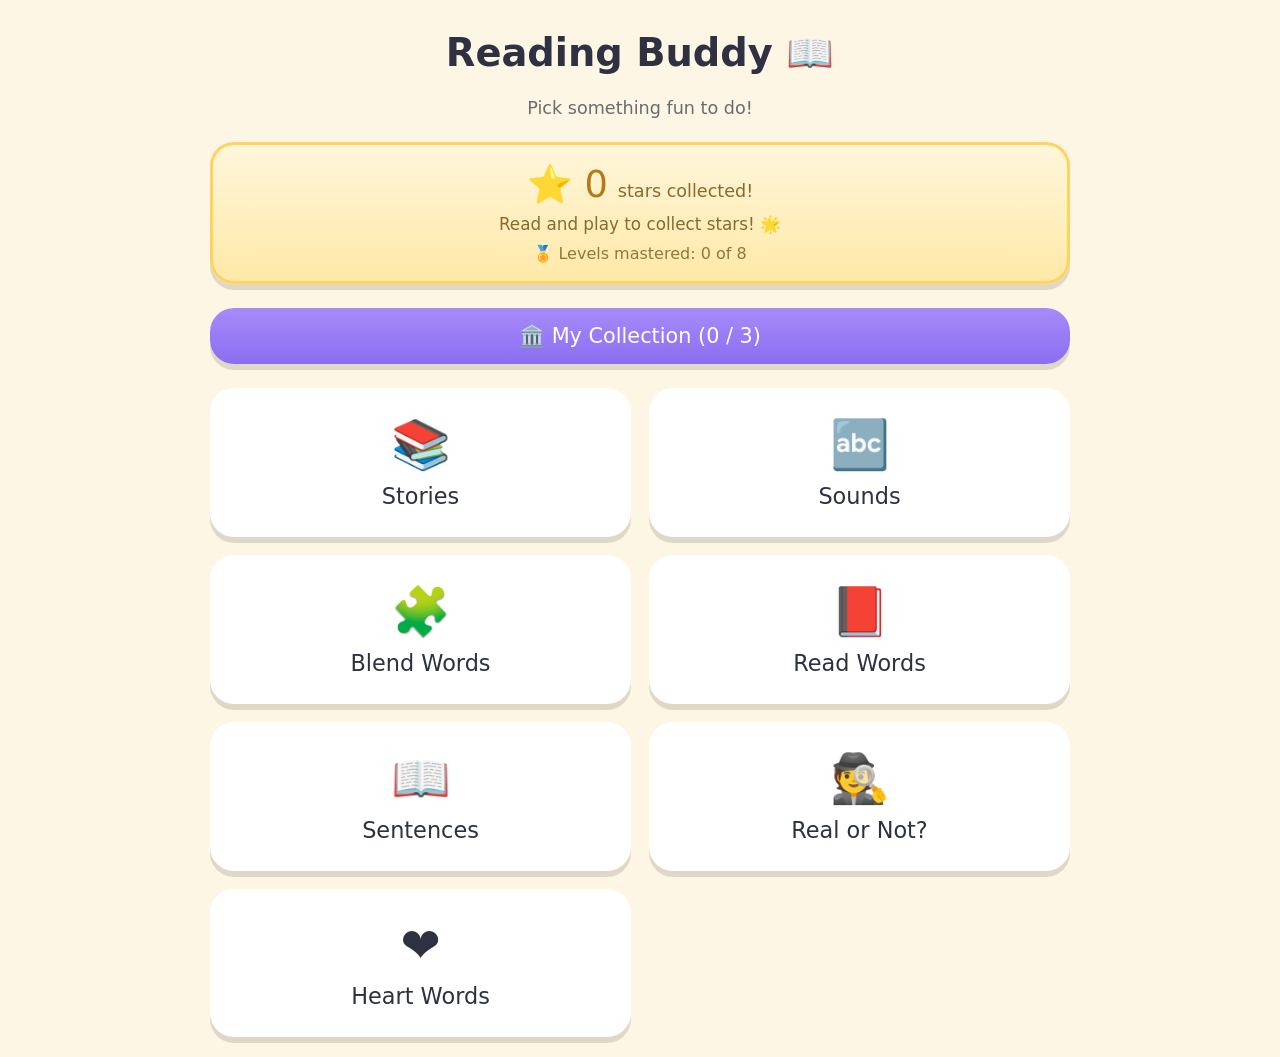
==== reading-buddy-artifact.html @ 2b086440 "Add decodable picture-book Stories activity Five short decodable stories (short a-e), each a little " ====
<!DOCTYPE html>
<html lang="en">
<head>
  <meta charset="UTF-8" />
  <meta name="viewport" content="width=device-width, initial-scale=1.0, maximum-scale=1.0, user-scalable=no" />
  <title>Reading Buddy</title>
  <style>
/* Reading Buddy — big, calm, kid-friendly styling */

:root {
  --bg:        #fef6e4;   /* warm cream */
  --card:      #ffffff;
  --ink:       #2d3142;   /* soft near-black */
  --primary:   #5b8def;   /* friendly blue */
  --primary-d: #3f6fd1;
  --green:     #57cc99;
  --green-d:   #38a3a5;
  --yellow:    #ffc94b;
  --pink:      #ff8fab;
  --purple:    #9b8cff;
  --shadow:    0 6px 0 rgba(0,0,0,0.12);
  --radius:    24px;
}

* { box-sizing: border-box; -webkit-tap-highlight-color: transparent; }

html, body {
  margin: 0;
  height: 100%;
  background: var(--bg);
  color: var(--ink);
  font-family: "Comic Sans MS", "Chalkboard SE", "Marker Felt", system-ui, sans-serif;
  -webkit-user-select: none;
  user-select: none;
  overscroll-behavior: none;
}

#app {
  max-width: 900px;
  margin: 0 auto;
  padding: 20px;
  min-height: 100%;
  display: flex;
  flex-direction: column;
}

/* ---------- Top bar ---------- */
.topbar {
  display: flex;
  align-items: center;
  gap: 12px;
  margin-bottom: 18px;
}
.topbar h1 { font-size: 1.6rem; margin: 0; flex: 1; text-align: center; }
.back-btn {
  border: none;
  background: var(--card);
  color: var(--ink);
  font: inherit;
  font-size: 1.2rem;
  padding: 10px 18px;
  border-radius: 999px;
  box-shadow: var(--shadow);
  cursor: pointer;
}
.back-btn:active { transform: translateY(3px); box-shadow: 0 3px 0 rgba(0,0,0,0.12); }
.spacer { width: 64px; }

/* ---------- Home menu ---------- */
.home-title {
  text-align: center;
  font-size: 2.4rem;
  margin: 10px 0 4px;
}
.home-sub { text-align: center; font-size: 1.1rem; opacity: .7; margin-bottom: 24px; }

/* ---------- Star jar (home accomplishments) ---------- */
.stars-banner {
  background: linear-gradient(180deg, #fff6db 0%, #ffe9a8 100%);
  border: 3px solid #ffd45e;
  border-radius: var(--radius);
  box-shadow: var(--shadow);
  padding: 18px 20px;
  margin-bottom: 24px;
  text-align: center;
}
.stars-head {
  display: flex;
  align-items: baseline;
  justify-content: center;
  gap: 10px;
  flex-wrap: wrap;
}
.stars-count { font-size: 2.3rem; color: #b5791a; }
.stars-label { font-size: 1.1rem; color: #8a6a2a; }
.stars-row {
  margin-top: 10px;
  font-size: 1.5rem;
  line-height: 1.5;
  word-break: break-word;
}
.stars-more { font-size: 1.1rem; color: #8a6a2a; vertical-align: middle; }
.stars-empty { margin-top: 8px; color: #8a6a2a; font-size: 1.05rem; }
.stars-sub { margin-top: 10px; font-size: 1rem; color: #8a6a2a; opacity: .9; }

/* Collection button on home */
.collection-btn {
  width: 100%;
  border: none;
  font: inherit;
  font-size: 1.3rem;
  color: #fff;
  background: linear-gradient(180deg, #a78bfa 0%, #8b6df0 100%);
  padding: 16px 20px;
  border-radius: var(--radius);
  box-shadow: var(--shadow);
  cursor: pointer;
  margin-bottom: 24px;
}
.collection-btn:active { transform: translateY(3px); box-shadow: 0 3px 0 rgba(0,0,0,0.12); }

/* Review Tricky Words button (only shows when there are tricky words) */
.tricky-btn {
  width: 100%;
  border: none;
  font: inherit;
  font-size: 1.3rem;
  color: var(--ink);
  background: linear-gradient(180deg, #ffd97a 0%, #ffc94b 100%);
  padding: 16px 20px;
  border-radius: var(--radius);
  box-shadow: var(--shadow);
  cursor: pointer;
  margin: -8px 0 24px;
}
.tricky-btn:active { transform: translateY(3px); box-shadow: 0 3px 0 rgba(0,0,0,0.12); }

/* Collection gallery */
.collection-grid {
  display: grid;
  grid-template-columns: repeat(3, 1fr);
  gap: 16px;
}
.statue-card {
  position: relative;
  background: var(--card);
  border-radius: var(--radius);
  box-shadow: var(--shadow);
  padding: 14px 10px;
  text-align: center;
}
.statue-card.locked { background: #efeae0; }
.statue-art svg { width: 100%; height: auto; display: block; }
.statue-card.locked .statue-art { filter: grayscale(1) brightness(0.55) opacity(0.5); }
.statue-name { font-size: 1.1rem; margin-top: 8px; }
.statue-req  { font-size: 0.95rem; opacity: .7; margin-top: 2px; }
.lock-badge {
  position: absolute;
  top: 50%; left: 50%;
  transform: translate(-50%, -70%);
  font-size: 2.6rem;
}

/* Statue unlock celebration */
.celebrate-overlay {
  position: fixed;
  inset: 0;
  background: rgba(45, 49, 66, 0.55);
  display: grid;
  place-items: center;
  z-index: 50;
  padding: 20px;
}
.celebrate-card {
  background: var(--card);
  border-radius: 28px;
  box-shadow: 0 12px 40px rgba(0,0,0,0.3);
  padding: 24px;
  text-align: center;
  max-width: 340px;
  width: 100%;
  animation: popin 0.4s ease-out;
}
@keyframes popin {
  0%   { transform: scale(.5); opacity: 0; }
  70%  { transform: scale(1.05); opacity: 1; }
  100% { transform: scale(1); opacity: 1; }
}
.celebrate-title { font-size: 1.6rem; margin-bottom: 6px; }
.celebrate-name  { font-size: 1.3rem; margin: 12px 0 18px; }
.statue-art.big svg { width: 200px; max-width: 70%; height: auto; margin: 0 auto; display: block; }

@media (max-width: 600px) {
  .collection-grid { gap: 10px; }
  .statue-name { font-size: 1rem; }
}

.menu {
  display: grid;
  grid-template-columns: repeat(2, 1fr);
  gap: 18px;
}
.menu-card {
  background: var(--card);
  border: none;
  border-radius: var(--radius);
  box-shadow: var(--shadow);
  padding: 28px 16px;
  font: inherit;
  font-size: 1.4rem;
  color: var(--ink);
  cursor: pointer;
  display: flex;
  flex-direction: column;
  align-items: center;
  gap: 10px;
  transition: transform .05s;
}
.menu-card .emoji { font-size: 3rem; }
.menu-card:active { transform: translateY(3px); box-shadow: 0 3px 0 rgba(0,0,0,0.12); }

/* ---------- Level picker ---------- */
.level-list { display: grid; gap: 14px; }
.level-card {
  background: var(--card);
  border: none;
  border-radius: var(--radius);
  box-shadow: var(--shadow);
  padding: 20px 22px;
  font: inherit;
  text-align: left;
  color: var(--ink);
  cursor: pointer;
  display: flex;
  align-items: center;
  gap: 16px;
}
.level-card:active { transform: translateY(3px); box-shadow: 0 3px 0 rgba(0,0,0,0.12); }
.level-num {
  background: var(--purple);
  color: #fff;
  width: 48px; height: 48px;
  border-radius: 50%;
  display: grid; place-items: center;
  font-size: 1.4rem;
  flex-shrink: 0;
}
.level-card .meta { flex: 1; }
.level-card .meta b { font-size: 1.3rem; }
.level-card .meta span { display: block; opacity: .65; font-size: 1rem; }
.level-card .star { font-size: 1.6rem; }

/* ---------- Activity stage (shared) ---------- */
.stage {
  flex: 1;
  display: flex;
  flex-direction: column;
  align-items: center;
  justify-content: center;
  gap: 26px;
  text-align: center;
}
.prompt { font-size: 1.2rem; opacity: .7; }

/* The big word/letter card */
.bigcard {
  background: var(--card);
  border-radius: 32px;
  box-shadow: var(--shadow);
  padding: 40px 50px;
  min-width: 260px;
}
.bigword {
  font-size: 5.5rem;
  letter-spacing: 4px;
  display: flex;
  gap: 6px;
  justify-content: center;
  flex-wrap: wrap;
}
.bigword .ltr {
  padding: 4px 10px;
  border-radius: 16px;
  cursor: pointer;
  transition: transform .08s, background .15s;
}
.bigword .ltr.lit { background: var(--yellow); transform: translateY(-8px) scale(1.1); }
/* vowels get a subtle color cue */
.bigword .ltr.vowel { color: var(--pink); }

.keyword-line { font-size: 1.8rem; }
.keyword-line .emoji { font-size: 2.4rem; vertical-align: middle; }

/* Stories: picker list */
.story-list { display: grid; gap: 14px; }
.story-card {
  display: flex;
  align-items: center;
  gap: 18px;
  background: var(--card);
  border: none;
  border-radius: var(--radius);
  box-shadow: var(--shadow);
  padding: 18px 22px;
  font: inherit;
  color: var(--ink);
  text-align: left;
  cursor: pointer;
}
.story-card:active { transform: translateY(3px); box-shadow: 0 3px 0 rgba(0,0,0,0.12); }
.story-card-pic { font-size: 2.8rem; }
.story-card-title { font-size: 1.4rem; }

/* Stories: page reader */
.story-pic { font-size: 4.5rem; line-height: 1.1; margin-bottom: 8px; }
.story-cover { padding: 32px 40px; }
.story-cover-pic { font-size: 5.5rem; }
.story-title { font-size: 2rem; margin-top: 8px; }

/* Decodable sentence (smaller than a single big word) */
.sentence {
  font-size: 2.4rem;
  line-height: 1.4;
  max-width: 9em;
}

/* Buttons */
.btn-row { display: flex; gap: 14px; flex-wrap: wrap; justify-content: center; }
.btn {
  border: none;
  font: inherit;
  font-size: 1.3rem;
  padding: 16px 26px;
  border-radius: 999px;
  box-shadow: var(--shadow);
  cursor: pointer;
  color: #fff;
}
.btn:active { transform: translateY(3px); box-shadow: 0 3px 0 rgba(0,0,0,0.12); }
.btn.blue   { background: var(--primary); }
.btn.green  { background: var(--green-d); }
.btn.pink   { background: var(--pink); }
.btn.yellow { background: var(--yellow); color: var(--ink); }
.btn.ghost  { background: var(--card); color: var(--ink); }

.hear-btn {
  background: var(--card);
  color: var(--ink);
  border: none;
  font: inherit;
  font-size: 1.2rem;
  padding: 14px 22px;
  border-radius: 999px;
  box-shadow: var(--shadow);
  cursor: pointer;
}
.hear-btn:active { transform: translateY(3px); box-shadow: 0 3px 0 rgba(0,0,0,0.12); }

/* Progress dots */
.progress {
  font-size: 1.1rem;
  opacity: .7;
}

/* Celebration */
.cheer {
  position: fixed;
  inset: 0;
  display: grid;
  place-items: center;
  font-size: 6rem;
  pointer-events: none;
  animation: pop .8s ease-out forwards;
}
@keyframes pop {
  0%   { transform: scale(.3); opacity: 0; }
  40%  { transform: scale(1.2); opacity: 1; }
  100% { transform: scale(1);   opacity: 0; }
}

/* Done screen */
.done { text-align: center; }
.done .big { font-size: 4rem; }

@media (max-width: 600px) {
  .bigword { font-size: 4rem; }
  .menu-card { font-size: 1.2rem; }
}

  </style>
</head>
<body>
  <div id="app"></div>
  <script>
/*
 * Reading Buddy — all the content lives here.
 * Edit this file to tune things to exactly where your reader is.
 *
 * Each LETTER SOUND has:
 *   g       the grapheme she sees (e.g. "a", "sh")
 *   keyword a word that starts with the sound (for the picture/audio cue)
 *   emoji   a friendly picture for the keyword
 *
 * Each LEVEL has:
 *   id, name, focus   what it's about
 *   newSounds         graphemes introduced at this level
 *   words             real CVC/decodable words to read & blend
 *   nonsense          decodable NON-words (classic OG check that she's
 *                     sounding out, not memorizing) — used in "Real or Not?"
 *   sentences         short decodable sentences using sounds taught so far
 */

window.READING_DATA = {

  // ---- Master letter-sound deck (used by the "Sounds" activity) ----
  letterSounds: [
    { g: "s", keyword: "sun",      emoji: "☀️" },
    { g: "a", keyword: "apple",    emoji: "🍎" },
    { g: "t", keyword: "top",      emoji: "🔝" },
    { g: "p", keyword: "pig",      emoji: "🐷" },
    { g: "i", keyword: "igloo",    emoji: "🏠" },
    { g: "n", keyword: "net",      emoji: "🥅" },
    { g: "m", keyword: "moon",     emoji: "🌙" },
    { g: "d", keyword: "dog",      emoji: "🐶" },
    { g: "o", keyword: "octopus",  emoji: "🐙" },
    { g: "c", keyword: "cat",      emoji: "🐱" },
    { g: "k", keyword: "kite",     emoji: "🪁" },
    { g: "g", keyword: "goat",     emoji: "🐐" },
    { g: "u", keyword: "umbrella", emoji: "☂️" },
    { g: "r", keyword: "rabbit",   emoji: "🐰" },
    { g: "h", keyword: "hat",      emoji: "🎩" },
    { g: "b", keyword: "bus",      emoji: "🚌" },
    { g: "f", keyword: "fish",     emoji: "🐟" },
    { g: "l", keyword: "leaf",     emoji: "🍃" },
    { g: "e", keyword: "egg",      emoji: "🥚" },
    { g: "j", keyword: "jam",      emoji: "🍓" },
    { g: "w", keyword: "web",      emoji: "🕸️" },
    { g: "v", keyword: "van",      emoji: "🚐" },
    { g: "x", keyword: "fox",      emoji: "🦊" },
    { g: "y", keyword: "yo-yo",    emoji: "🪀" },
    { g: "z", keyword: "zip",      emoji: "🤐" },
    { g: "sh", keyword: "ship",    emoji: "🚢" },
    { g: "ch", keyword: "chip",    emoji: "🍟" },
    { g: "th", keyword: "thumb",   emoji: "👍" }
  ],

  // ---- Levels (short-vowel → digraphs → blends; cumulative) ----
  levels: [
    {
      id: 1,
      name: "Short a",
      focus: "Words with the /a/ sound",
      newSounds: ["s", "a", "t", "p", "n", "m", "d"],
      words: ["at", "am", "sat", "pat", "tap", "nap", "map", "mad",
              "dad", "sad", "tan", "pan", "man", "mat", "sap", "pad", "nab", "tam"],
      nonsense: ["nad", "pab", "mab", "sab", "dat", "nan", "tas", "dap"],
      sentences: ["A man sat.", "Pat the cat.", "Dad ran.", "A sad, sad nap.", "Sam sat at a mat."]
    },
    {
      id: 2,
      name: "Short i",
      focus: "Words with the /i/ sound",
      newSounds: ["i"],
      words: ["it", "in", "sit", "sip", "tip", "pit", "pin", "tin",
              "nip", "dip", "dim", "did", "mid", "rim", "rip", "tic"],
      nonsense: ["pim", "tib", "dit", "mip", "sib", "nid", "dap", "nim"],
      sentences: ["Sit in it.", "Dip the tip.", "A pin is in.", "Tim did a flip.", "Pat did sip a bit."]
    },
    {
      id: 3,
      name: "Short o",
      focus: "Words with the /o/ sound",
      newSounds: ["o", "c", "g"],
      words: ["on", "cot", "cop", "top", "pop", "pot", "dot", "dog",
              "got", "mop", "mom", "nod", "cod", "tot", "sod", "tog"],
      nonsense: ["pog", "tob", "dod", "nop", "gop", "mog", "cob", "sot"],
      sentences: ["The dog sat.", "Mom got a pot.", "A cat is on top.", "Dad got a big mop.", "The dog can not nod."]
    },
    {
      id: 4,
      name: "Short u",
      focus: "Words with the /u/ sound",
      newSounds: ["u", "b"],
      words: ["up", "us", "cut", "cup", "pup", "sub", "tub", "bud",
              "mud", "mug", "nut", "sun", "bun", "but", "gum", "bug"],
      nonsense: ["dut", "pud", "mub", "gub", "nug", "tup", "bup", "sut"],
      sentences: ["A pup is in mud.", "The sun is up.", "Cut the bun.", "The bug is in a cup.", "Gus had a big mug."]
    },
    {
      id: 5,
      name: "Short e",
      focus: "Words with the /e/ sound",
      newSounds: ["e", "r", "h", "f", "l"],
      words: ["bed", "red", "led", "fed", "pen", "ten", "hen", "men",
              "net", "pet", "get", "leg", "egg", "let", "set", "wet"],
      nonsense: ["bem", "tef", "heb", "nep", "fel", "ped", "lem", "ret"],
      sentences: ["The hen is red.", "Get the pet.", "Ten men ran.", "The red hen sat on a bed.", "Let the wet dog get in."]
    },
    {
      id: 6,
      name: "Digraphs sh, ch, th",
      focus: "Two letters, one sound",
      newSounds: ["sh", "ch", "th"],
      words: ["ship", "shop", "fish", "dish", "cash", "chip", "chop",
              "chin", "rich", "much", "this", "that", "then", "bath", "with", "thin"],
      nonsense: ["chid", "shet", "thip", "chab", "shom", "thut", "shig", "chun"],
      sentences: ["The fish is in the dish.", "Chop with this.", "That ship is big.",
                  "I wish for a chip.", "The thin cat is in the bath."]
    },
    {
      id: 7,
      name: "Starting blends",
      focus: "Two sounds at the start (st, pl, gr…)",
      newSounds: [],
      words: ["stop", "spot", "step", "plan", "plot", "clap", "clip", "flag",
              "flop", "grab", "grin", "trip", "trap", "drum", "drop", "frog", "spin", "slip"],
      nonsense: ["frop", "glet", "plit", "stom", "crad", "snib", "blet", "drix"],
      sentences: ["Stop at the step.", "The frog is on a flag.", "I can spin and grin.",
                  "Grab the drum and clap.", "The plan is to flip and flop."]
    },
    {
      id: 8,
      name: "Ending blends",
      focus: "Two sounds at the end (-nd, -mp, -st, -nk)",
      newSounds: [],
      words: ["hand", "land", "sand", "bend", "jump", "lamp", "camp", "fast",
              "last", "nest", "best", "bank", "sink", "pink", "junk", "wind", "tent", "milk"],
      nonsense: ["pand", "jund", "wint", "lemp", "gonk", "tisk", "fust", "rint"],
      sentences: ["The lamp is on the desk.", "I can jump in the sand.",
                  "Run fast to the tent.", "A pink sock is in the bank.", "The best nest is on land."]
    }
  ],

  // ---- Heart / red words (irregular high-frequency words) ----
  // The "heart" marks the tricky part you learn "by heart".
  heartWords: [
    "the", "a", "is", "to", "was", "of", "said", "you",
    "are", "he", "she", "we", "me", "be", "my", "I",
    "they", "have", "do", "go", "no", "so", "for", "here",
    "what", "want", "come", "some", "from", "were", "there", "where"
  ],

  // ---- Decodable stories (little picture books, one sentence per page) ----
  // Kept decodable: short-vowel words + a few taught heart words (the, a, is…).
  stories: [
    {
      id: "sam-cat", title: "Sam the Cat", cover: "🐱",
      pages: [
        { text: "Sam is a cat.",      pic: "🐱" },
        { text: "Sam has a hat.",     pic: "🎩" },
        { text: "Sam sat on a mat.",  pic: "🐈" },
        { text: "Sam had a nap.",     pic: "😴" }
      ]
    },
    {
      id: "big-pig", title: "The Big Pig", cover: "🐷",
      pages: [
        { text: "A pig is big.",       pic: "🐷" },
        { text: "The pig can dig.",    pic: "🕳️" },
        { text: "The pig digs a pit.", pic: "⛏️" },
        { text: "Hop in, pig!",        pic: "💦" }
      ]
    },
    {
      id: "dog-frog", title: "The Dog and the Frog", cover: "🐸",
      pages: [
        { text: "A dog sat on a log.",     pic: "🪵" },
        { text: "A frog hops on the log.", pic: "🐸" },
        { text: "The dog and frog jog.",   pic: "🏃" },
        { text: "Hop, dog! Hop, frog!",    pic: "🐾" }
      ]
    },
    {
      id: "fun-sun", title: "Fun in the Sun", cover: "☀️",
      pages: [
        { text: "The sun is up.",          pic: "☀️" },
        { text: "A pup runs in the sun.",  pic: "🐶" },
        { text: "The pup digs in mud.",    pic: "🐾" },
        { text: "Fun, fun, fun!",          pic: "🎉" }
      ]
    },
    {
      id: "red-hen", title: "The Red Hen", cover: "🐔",
      pages: [
        { text: "The hen is red.",          pic: "🐔" },
        { text: "The hen has ten eggs.",    pic: "🥚" },
        { text: "The hen sits on the eggs.", pic: "🪺" },
        { text: "Peck, peck, hen!",         pic: "🐥" }
      ]
    }
  ]
};

  </script>
  <script>
/*
 * Reading Buddy — app logic.
 * Plain vanilla JS. No build step, no dependencies.
 *
 * Structure: a tiny screen router renders into #app. Each activity is a
 * function that builds its own DOM and wires up its own buttons.
 */

(function () {
  "use strict";

  const DATA = window.READING_DATA;
  const app = document.getElementById("app");
  const VOWELS = new Set(["a", "e", "i", "o", "u"]);

  /* ---------------- Audio (browser text-to-speech) ----------------
     TTS reads single letters by NAME ("ay"), not sound ("/a/"), so we only
     ever speak whole WORDS or KEYWORDS, never lone letters. Per-sound practice
     is "say it yourself" (multisensory). Recorded phoneme audio is a later upgrade. */
  function speak(text, rate) {
    try {
      window.speechSynthesis.cancel();
      const u = new SpeechSynthesisUtterance(text);
      u.rate = rate || 0.85;   // a touch slow for little ears
      u.pitch = 1.05;
      u.lang = "en-US";
      window.speechSynthesis.speak(u);
    } catch (e) { /* speech not available — fail quietly */ }
  }

  /* ---------------- Progress (on-device only) ---------------- */
  const STORE_KEY = "reading-buddy-progress";
  function loadProgress() {
    try { return JSON.parse(localStorage.getItem(STORE_KEY)) || {}; }
    catch (e) { return {}; }
  }
  function saveProgress(p) {
    try { localStorage.setItem(STORE_KEY, JSON.stringify(p)); } catch (e) {}
  }
  function markLevelStar(levelId) {
    const p = loadProgress();
    p.stars = p.stars || {};
    p.stars[levelId] = true;
    saveProgress(p);
  }
  // One collectible star the FIRST time a given lesson is finished.
  // (key is unique per activity+level, e.g. "blend-3", "sounds", "heart")
  function completeLesson(key) {
    const p = loadProgress();
    p.lessonsDone = p.lessonsDone || {};
    if (p.lessonsDone[key]) return;       // already earned — no duplicate star
    p.lessonsDone[key] = true;
    const before = p.starCount || 0;
    const after = before + 1;
    p.starCount = after;
    saveProgress(p);
    const unlocked = STATUES.find(s => before < s.stars && after >= s.stars);
    if (unlocked) celebrateStatue(unlocked);
  }
  function getStarCount() { return loadProgress().starCount || 0; }
  function getLevelsMastered() { return Object.keys(loadProgress().stars || {}).length; }

  // One-time cleanup: the old version awarded a star per item read, which
  // inflated starCount (e.g. 74). The new rule is 1 star per finished lesson,
  // so recompute the count from lessons actually completed. Runs once.
  function migrateProgress() {
    const p = loadProgress();
    if (p._v >= 2) return;                 // already cleaned up
    p.lessonsDone = p.lessonsDone || {};
    p.starCount = Object.keys(p.lessonsDone).length;  // accurate under new rules
    p._v = 2;
    saveProgress(p);
  }
  function unlockedStatueCount() { const n = getStarCount(); return STATUES.filter(s => n >= s.stars).length; }

  // Tricky-word review list — words she marked "Tricky" go here to practice later.
  function addTricky(word) {
    const p = loadProgress();
    p.tricky = p.tricky || {};
    p.tricky[word] = true;
    saveProgress(p);
  }
  function removeTricky(word) {
    const p = loadProgress();
    if (p.tricky && p.tricky[word]) { delete p.tricky[word]; saveProgress(p); }
  }
  function getTrickyWords() { return Object.keys(loadProgress().tricky || {}); }

  /* ---------------- Small helpers ---------------- */
  function el(tag, props, kids) {
    const n = document.createElement(tag);
    if (props) Object.keys(props).forEach(k => {
      if (k === "class") n.className = props[k];
      else if (k === "html") n.innerHTML = props[k];
      else if (k.startsWith("on")) n.addEventListener(k.slice(2), props[k]);
      else n.setAttribute(k, props[k]);
    });
    (kids || []).forEach(c => n.appendChild(typeof c === "string" ? document.createTextNode(c) : c));
    return n;
  }
  function clear() { app.innerHTML = ""; }
  function shuffle(arr) {
    const a = arr.slice();
    for (let i = a.length - 1; i > 0; i--) {
      const j = Math.floor(Math.random() * (i + 1));
      [a[i], a[j]] = [a[j], a[i]];
    }
    return a;
  }
  function cheer(emoji) {
    const c = el("div", { class: "cheer" }, [emoji || "🎉"]);
    document.body.appendChild(c);
    setTimeout(() => c.remove(), 800);
  }
  function topbar(title, onBack) {
    return el("div", { class: "topbar" }, [
      onBack
        ? el("button", { class: "back-btn", onclick: onBack }, ["← Back"])
        : el("div", { class: "spacer" }),
      el("h1", null, [title]),
      el("div", { class: "spacer" })
    ]);
  }

  /* ---------------- Collectible statues ---------------- */
  // Shared pieces so all three statues sit on the same pedestal + open book.
  const PEDESTAL =
    '<ellipse cx="100" cy="233" rx="74" ry="7" fill="#00000015"/>' +
    '<rect x="40" y="208" width="120" height="26" rx="6" fill="#e3c682"/>' +
    '<rect x="40" y="208" width="120" height="7" rx="4" fill="#f1dca0"/>' +
    '<rect x="54" y="192" width="92" height="18" rx="5" fill="#eed79a"/>';

  const BOOK =
    '<path d="M100 152 C 80 143, 56 145, 45 152 L 45 196 C 56 189, 80 187, 100 196 Z" fill="#ffffff" stroke="#d9c08a" stroke-width="2"/>' +
    '<path d="M100 152 C 120 143, 144 145, 155 152 L 155 196 C 144 189, 120 187, 100 196 Z" fill="#fbf4e2" stroke="#d9c08a" stroke-width="2"/>' +
    '<line x1="100" y1="152" x2="100" y2="196" stroke="#d9c08a" stroke-width="2"/>' +
    '<g stroke="#cdd8f2" stroke-width="3" stroke-linecap="round">' +
    '<line x1="58" y1="162" x2="90" y2="160"/><line x1="58" y1="172" x2="90" y2="170"/><line x1="60" y1="182" x2="86" y2="181"/>' +
    '<line x1="110" y1="160" x2="142" y2="162"/><line x1="110" y1="170" x2="142" y2="172"/><line x1="114" y1="181" x2="140" y2="182"/>' +
    '</g>';

  const CAT_CHAR =
    '<path d="M72 66 L 66 40 L 92 56 Z" fill="#f0a04e"/>' +
    '<path d="M128 66 L 134 40 L 108 56 Z" fill="#f0a04e"/>' +
    '<path d="M75 60 L 71 47 L 87 56 Z" fill="#ffd0c0"/>' +
    '<path d="M125 60 L 129 47 L 113 56 Z" fill="#ffd0c0"/>' +
    '<circle cx="100" cy="96" r="40" fill="#f3a85a"/>' +
    '<path d="M100 58 q 5 11 0 20" stroke="#e08b3a" stroke-width="4" fill="none" stroke-linecap="round"/>' +
    '<path d="M85 60 q 3 9 -2 16" stroke="#e08b3a" stroke-width="4" fill="none" stroke-linecap="round"/>' +
    '<path d="M115 60 q -3 9 2 16" stroke="#e08b3a" stroke-width="4" fill="none" stroke-linecap="round"/>' +
    '<ellipse cx="100" cy="108" rx="21" ry="14" fill="#ffe9c9"/>' +
    '<path d="M79 94 q 7 8 14 0" stroke="#3a2f1f" stroke-width="3" fill="none" stroke-linecap="round"/>' +
    '<path d="M107 94 q 7 8 14 0" stroke="#3a2f1f" stroke-width="3" fill="none" stroke-linecap="round"/>' +
    '<path d="M96 103 L 104 103 L 100 109 Z" fill="#e98aa0"/>' +
    '<path d="M100 109 q -5 7 -11 3 M100 109 q 5 7 11 3" stroke="#3a2f1f" stroke-width="2" fill="none" stroke-linecap="round"/>' +
    '<g stroke="#d9b88a" stroke-width="2" stroke-linecap="round">' +
    '<line x1="67" y1="104" x2="84" y2="106"/><line x1="67" y1="112" x2="84" y2="112"/>' +
    '<line x1="133" y1="104" x2="116" y2="106"/><line x1="133" y1="112" x2="116" y2="112"/></g>';

  const UNICORN_CHAR =
    '<path d="M62 66 q -16 30 -4 72 q 14 -12 18 -34 q -8 -22 0 -38 Z" fill="#b794e8"/>' +
    '<path d="M70 58 q -10 26 -2 60 q 12 -10 14 -28 q -6 -18 0 -32 Z" fill="#f3a6d0"/>' +
    '<path d="M80 60 L 74 42 L 94 56 Z" fill="#ffffff"/>' +
    '<path d="M100 26 L 91 60 L 109 60 Z" fill="#ffd76a" stroke="#e8b94a" stroke-width="2" stroke-linejoin="round"/>' +
    '<line x1="95" y1="46" x2="105" y2="42" stroke="#e8b94a" stroke-width="2"/>' +
    '<line x1="96" y1="54" x2="104" y2="50" stroke="#e8b94a" stroke-width="2"/>' +
    '<circle cx="100" cy="96" r="40" fill="#ffffff" stroke="#efe9f5" stroke-width="2"/>' +
    '<path d="M100 58 q -14 4 -16 22 q 14 -4 18 -14 q 4 10 18 14 q -2 -18 -16 -22 Z" fill="#f3a6d0"/>' +
    '<path d="M81 96 q 6 7 12 0" stroke="#5a4a6a" stroke-width="3" fill="none" stroke-linecap="round"/>' +
    '<path d="M107 96 q 6 7 12 0" stroke="#5a4a6a" stroke-width="3" fill="none" stroke-linecap="round"/>' +
    '<circle cx="80" cy="110" r="5" fill="#ffc2dd"/><circle cx="120" cy="110" r="5" fill="#ffc2dd"/>' +
    '<ellipse cx="100" cy="116" rx="15" ry="10" fill="#fdeef5"/>' +
    '<path d="M96 120 q 4 4 8 0" stroke="#caa0c0" stroke-width="2" fill="none" stroke-linecap="round"/>';

  const MERMAID_CHAR =
    '<path d="M150 158 q 30 -8 30 -38 q 0 -20 -12 -30 q 18 14 16 40 q -2 26 -22 38 Z" fill="#56c3bb"/>' +
    '<path d="M170 96 q 20 -8 28 4 q -10 14 -28 9 q -7 -7 0 -13 Z" fill="#7ad7cf"/>' +
    '<path d="M58 70 q -14 40 2 80 q 16 -10 18 -36 q -10 -24 -2 -44 Z" fill="#5ec8c0"/>' +
    '<path d="M142 70 q 14 38 -2 74 q -12 -8 -14 -30 q 8 -22 2 -44 Z" fill="#5ec8c0"/>' +
    '<path d="M62 80 q 0 -46 38 -50 q 38 4 38 50 q -16 -24 -38 -24 q -22 0 -38 24 Z" fill="#7ad7cf"/>' +
    '<circle cx="100" cy="98" r="37" fill="#ffe0c4"/>' +
    '<path d="M64 82 q 14 -16 36 -16 q 22 0 36 16 q -10 6 -36 6 q -26 0 -36 -6 Z" fill="#7ad7cf"/>' +
    '<g transform="translate(72 72)"><path d="M0 -9 L 2.6 -2.6 L 9 -2.2 L 4 2 L 5.6 8.6 L 0 4.6 L -5.6 8.6 L -4 2 L -9 -2.2 L -2.6 -2.6 Z" fill="#ffb84d"/></g>' +
    '<path d="M82 98 q 6 7 12 0" stroke="#6a4a3a" stroke-width="3" fill="none" stroke-linecap="round"/>' +
    '<path d="M106 98 q 6 7 12 0" stroke="#6a4a3a" stroke-width="3" fill="none" stroke-linecap="round"/>' +
    '<circle cx="80" cy="112" r="5" fill="#ffc0b0"/><circle cx="120" cy="112" r="5" fill="#ffc0b0"/>' +
    '<path d="M92 116 q 8 8 16 0" stroke="#c97a6a" stroke-width="2.5" fill="none" stroke-linecap="round"/>';

  function svgWrap(inner) {
    return '<svg viewBox="0 0 200 240" xmlns="http://www.w3.org/2000/svg">' + inner + '</svg>';
  }
  // A scalable open book centered at (cx, cy-top), scale s.
  function bookGroup(cx, cy, s) {
    return '<g transform="translate(' + cx + ' ' + cy + ') scale(' + s + ')">' +
      '<path d="M0 0 C -20 -9, -44 -7, -55 0 L -55 44 C -44 37, -20 35, 0 44 Z" fill="#ffffff" stroke="#d9c08a" stroke-width="2"/>' +
      '<path d="M0 0 C 20 -9, 44 -7, 55 0 L 55 44 C 44 37, 20 35, 0 44 Z" fill="#fbf4e2" stroke="#d9c08a" stroke-width="2"/>' +
      '<line x1="0" y1="0" x2="0" y2="44" stroke="#d9c08a" stroke-width="2"/>' +
      '<g stroke="#cdd8f2" stroke-width="3" stroke-linecap="round">' +
      '<line x1="-42" y1="10" x2="-10" y2="8"/><line x1="-42" y1="20" x2="-10" y2="18"/><line x1="-40" y1="30" x2="-14" y2="29"/>' +
      '<line x1="10" y1="8" x2="42" y2="10"/><line x1="10" y1="18" x2="42" y2="20"/><line x1="14" y1="29" x2="40" y2="30"/></g></g>';
  }
  function spark(x, y, s) {
    return '<g transform="translate(' + x + ' ' + y + ') scale(' + s + ')">' +
      '<path d="M0 -6 L1.6 -1.6 L6 0 L1.6 1.6 L0 6 L-1.6 1.6 L-6 0 L-1.6 -1.6 Z" fill="#ffd76a"/></g>';
  }

  // ---- CAT: cozy bookworm cat (full body + tail + glasses) on a wood step ----
  const CAT_SVG = svgWrap(
    '<ellipse cx="100" cy="232" rx="66" ry="7" fill="#00000015"/>' +
    '<rect x="48" y="214" width="104" height="20" rx="6" fill="#caa46a"/>' +
    '<rect x="48" y="214" width="104" height="6" rx="3" fill="#e0c188"/>' +
    '<ellipse cx="100" cy="180" rx="50" ry="40" fill="#f3a85a"/>' +
    '<ellipse cx="100" cy="190" rx="30" ry="28" fill="#ffe9c9"/>' +
    '<path d="M150 192 q 28 0 28 -24 q 0 -16 -16 -18 q 9 10 7 20 q -3 14 -26 12 Z" fill="#e8923f"/>' +
    '<path d="M70 160 q 6 8 2 16" stroke="#e08b3a" stroke-width="4" fill="none" stroke-linecap="round"/>' +
    '<path d="M130 160 q -6 8 -2 16" stroke="#e08b3a" stroke-width="4" fill="none" stroke-linecap="round"/>' +
    CAT_CHAR +
    '<g fill="none" stroke="#5a4636" stroke-width="3"><circle cx="86" cy="95" r="12"/><circle cx="114" cy="95" r="12"/><line x1="98" y1="95" x2="102" y2="95"/></g>' +
    bookGroup(100, 150, 0.8) +
    '<ellipse cx="58" cy="182" rx="11" ry="8" fill="#f3a85a"/>' +
    '<ellipse cx="142" cy="182" rx="11" ry="8" fill="#f3a85a"/>'
  );

  // ---- UNICORN: floating on a cloud with a magic book + sparkles ----
  const UNICORN_SVG = svgWrap(
    '<ellipse cx="100" cy="234" rx="62" ry="7" fill="#00000012"/>' +
    '<g fill="#cdbcef">' +
    '<circle cx="59" cy="219" r="20"/><circle cx="90" cy="209" r="25"/>' +
    '<circle cx="123" cy="211" r="23"/><circle cx="151" cy="220" r="17"/>' +
    '<rect x="49" y="214" width="106" height="20" rx="12"/></g>' +
    '<g fill="#eef2fd">' +
    '<circle cx="60" cy="217" r="17"/><circle cx="90" cy="207" r="22"/>' +
    '<circle cx="122" cy="209" r="20"/><circle cx="150" cy="218" r="14"/>' +
    '<rect x="51" y="213" width="100" height="17" rx="10"/></g>' +
    UNICORN_CHAR +
    bookGroup(100, 152, 0.58) +
    spark(56, 120, 1.5) + spark(150, 106, 1.7) + spark(142, 162, 1.1) + spark(70, 152, 0.9)
  );

  // ---- MERMAID: on a scallop shell, teal hair + bubbles ----
  const MERMAID_SVG = svgWrap(
    '<ellipse cx="100" cy="233" rx="64" ry="7" fill="#00000012"/>' +
    '<path d="M50 232 C 54 198, 146 198, 150 232 Z" fill="#ffc6d3"/>' +
    '<path d="M50 232 C 54 198, 146 198, 150 232 Z" fill="none" stroke="#f3a9bb" stroke-width="2"/>' +
    '<g stroke="#f3a9bb" stroke-width="2">' +
    '<line x1="100" y1="207" x2="100" y2="230"/><line x1="100" y1="207" x2="78" y2="230"/>' +
    '<line x1="100" y1="207" x2="122" y2="230"/><line x1="100" y1="207" x2="62" y2="231"/>' +
    '<line x1="100" y1="207" x2="138" y2="231"/></g>' +
    '<circle cx="100" cy="205" r="6" fill="#ffd7e0"/>' +
    '<g fill="#bfeaf0"><circle cx="40" cy="150" r="6"/><circle cx="30" cy="128" r="4"/><circle cx="46" cy="112" r="3"/></g>' +
    MERMAID_CHAR +
    bookGroup(100, 150, 0.78)
  );

  const STATUES = [
    { id: "cat",     name: "Reading Cat",     stars: 3,  svg: CAT_SVG },
    { id: "unicorn", name: "Reading Unicorn", stars: 10, svg: UNICORN_SVG },
    { id: "mermaid", name: "Reading Mermaid", stars: 20, svg: MERMAID_SVG }
  ];

  // Big reveal overlay when a new statue is unlocked.
  function celebrateStatue(s) {
    const art = el("div", { class: "statue-art big" });
    art.innerHTML = s.svg;
    const overlay = el("div", { class: "celebrate-overlay" }, [
      el("div", { class: "celebrate-card" }, [
        el("div", { class: "celebrate-title" }, ["🎉 New Statue! 🎉"]),
        art,
        el("div", { class: "celebrate-name" }, ["You unlocked the " + s.name + "!"]),
        el("button", { class: "btn blue", onclick: function () { overlay.remove(); } }, ["Awesome! ✨"])
      ])
    ]);
    document.body.appendChild(overlay);
    cheer("🌟");
  }

  /* ---------------- COLLECTION ---------------- */
  function renderCollection() {
    clear();
    app.appendChild(topbar("My Collection 🏛️", renderHome));
    const n = getStarCount();
    const intro = el("div", { class: "prompt", style: "margin-bottom:8px" }, [
      "Collect a statue for every " + "milestone of stars!"
    ]);
    app.appendChild(intro);

    const grid = el("div", { class: "collection-grid" });
    STATUES.forEach(s => {
      const unlocked = n >= s.stars;
      const art = el("div", { class: "statue-art" });
      art.innerHTML = s.svg;
      const card = el("div", { class: "statue-card" + (unlocked ? "" : " locked") }, [
        art,
        el("div", { class: "statue-name" }, [unlocked ? s.name : "???"]),
        el("div", { class: "statue-req" }, [
          unlocked ? "✅ Unlocked!" : ("🔒 " + n + " / " + s.stars + " ⭐")
        ])
      ]);
      if (!unlocked) card.appendChild(el("div", { class: "lock-badge" }, ["🔒"]));
      grid.appendChild(card);
    });
    app.appendChild(grid);
  }

  /* ---------------- Star jar (home accomplishments) ---------------- */
  function starsBanner() {
    const n = getStarCount();
    const mastered = getLevelsMastered();
    const total = DATA.levels.length;
    const MAX_SHOWN = 60; // keep the row from overflowing on big collections

    const head = el("div", { class: "stars-head" }, [
      el("span", { class: "stars-count" }, ["⭐ " + n]),
      el("span", { class: "stars-label" }, [n === 1 ? "star collected!" : "stars collected!"])
    ]);
    const banner = el("div", { class: "stars-banner" }, [head]);

    if (n > 0) {
      const row = el("div", { class: "stars-row" });
      const shown = Math.min(n, MAX_SHOWN);
      for (let k = 0; k < shown; k++) row.appendChild(document.createTextNode("⭐"));
      if (n > MAX_SHOWN) row.appendChild(el("span", { class: "stars-more" }, [" +" + (n - MAX_SHOWN)]));
      banner.appendChild(row);
    } else {
      banner.appendChild(el("div", { class: "stars-empty" }, ["Read and play to collect stars! 🌟"]));
    }

    banner.appendChild(el("div", { class: "stars-sub" }, [
      "🏅 Levels mastered: " + mastered + " of " + total
    ]));
    return banner;
  }

  /* ---------------- HOME ---------------- */
  function renderHome() {
    clear();
    app.appendChild(el("h1", { class: "home-title" }, ["Reading Buddy 📖"]));
    app.appendChild(el("p", { class: "home-sub" }, ["Pick something fun to do!"]));
    app.appendChild(starsBanner());
    app.appendChild(el("button", { class: "collection-btn", onclick: renderCollection }, [
      "🏛️ My Collection  (" + unlockedStatueCount() + " / " + STATUES.length + ")"
    ]));
    const trickyN = getTrickyWords().length;
    if (trickyN > 0) {
      app.appendChild(el("button", { class: "tricky-btn", onclick: renderTricky }, [
        "🤔 Review Tricky Words  (" + trickyN + ")"
      ]));
    }

    const items = [
      { emoji: "📚", label: "Stories",     go: renderStories },
      { emoji: "🔤", label: "Sounds",      go: renderSounds },
      { emoji: "🧩", label: "Blend Words", go: () => renderLevelPicker("blend") },
      { emoji: "📕", label: "Read Words",  go: () => renderLevelPicker("read") },
      { emoji: "📖", label: "Sentences",   go: () => renderLevelPicker("sentences") },
      { emoji: "🕵️", label: "Real or Not?", go: renderRealOrNot },
      { emoji: "❤️", label: "Heart Words", go: renderHeartWords }
    ];
    const menu = el("div", { class: "menu" });
    items.forEach(it => {
      menu.appendChild(el("button", { class: "menu-card", onclick: it.go }, [
        el("span", { class: "emoji" }, [it.emoji]),
        el("span", null, [it.label])
      ]));
    });
    app.appendChild(menu);
  }

  /* ---------------- LEVEL PICKER ---------------- */
  function renderLevelPicker(mode) {
    clear();
    app.appendChild(topbar("Pick a Level", renderHome));
    const stars = (loadProgress().stars) || {};
    const list = el("div", { class: "level-list" });
    DATA.levels.forEach(lvl => {
      list.appendChild(el("button", {
        class: "level-card",
        onclick: () => {
          if (mode === "blend") renderBlend(lvl);
          else if (mode === "sentences") renderSentences(lvl);
          else renderRead(lvl);
        }
      }, [
        el("span", { class: "level-num" }, [String(lvl.id)]),
        el("span", { class: "meta" }, [
          el("b", null, [lvl.name]),
          el("span", null, [lvl.focus])
        ]),
        el("span", { class: "star" }, [stars[lvl.id] ? "⭐" : "☆"])
      ]));
    });
    app.appendChild(list);
  }

  /* helper: render a word as tappable letters (groups digraphs visually) */
  function wordLetters(word, onTap) {
    const box = el("div", { class: "bigword" });
    // split into grapheme chunks: keep sh/ch/th together
    const chunks = [];
    for (let i = 0; i < word.length; i++) {
      const two = word.slice(i, i + 2);
      if (two === "sh" || two === "ch" || two === "th") { chunks.push(two); i++; }
      else chunks.push(word[i]);
    }
    chunks.forEach(ch => {
      const isVowel = ch.length === 1 && VOWELS.has(ch);
      const span = el("span", {
        class: "ltr" + (isVowel ? " vowel" : ""),
        onclick: function () {
          this.classList.add("lit");
          setTimeout(() => this.classList.remove("lit"), 350);
          if (onTap) onTap(ch);
        }
      }, [ch]);
      box.appendChild(span);
    });
    return box;
  }

  /* ---------------- ACTIVITY: SOUNDS ---------------- */
  function renderSounds() {
    const deck = shuffle(DATA.letterSounds);
    let i = 0;

    function show() {
      clear();
      app.appendChild(topbar("Sounds 🔤", renderHome));
      const card = deck[i];
      const stage = el("div", { class: "stage" });

      stage.appendChild(el("div", { class: "prompt" }, ["What sound does this make? Say it out loud!"]));
      stage.appendChild(el("div", { class: "bigcard" }, [
        el("div", { class: "bigword" }, [
          el("span", { class: "ltr" + (card.g.length === 1 && VOWELS.has(card.g) ? " vowel" : "") }, [card.g])
        ])
      ]));

      const reveal = el("div", { class: "keyword-line", style: "visibility:hidden" }, [
        el("span", { class: "emoji" }, [card.emoji]),
        " " + card.g + "  …like  " + card.keyword
      ]);
      stage.appendChild(reveal);

      stage.appendChild(el("div", { class: "btn-row" }, [
        el("button", { class: "hear-btn", onclick: () => {
          reveal.style.visibility = "visible";
          speak(card.keyword);            // keyword cue (TTS can't do lone phonemes well)
        } }, ["👂 Check"]),
        el("button", { class: "btn green", onclick: next }, ["Next →"])
      ]));

      stage.appendChild(el("div", { class: "progress" }, [(i + 1) + " / " + deck.length]));
      app.appendChild(stage);
    }
    function next() {
      i++;
      if (i >= deck.length) { completeLesson("sounds"); cheer("🌟"); renderDone("Sounds", "🔤", renderSounds); }
      else show();
    }
    show();
  }

  /* ---------------- ACTIVITY: BLEND WORDS ---------------- */
  function renderBlend(lvl) {
    const words = shuffle(lvl.words);
    let i = 0;

    function show() {
      clear();
      app.appendChild(topbar("Blend: " + lvl.name + " 🧩", () => renderLevelPicker("blend")));
      const word = words[i];
      const stage = el("div", { class: "stage" });

      stage.appendChild(el("div", { class: "prompt" }, ["Tap each letter and say its sound… then blend it together!"]));
      stage.appendChild(el("div", { class: "bigcard" }, [ wordLetters(word) ]));

      stage.appendChild(el("div", { class: "btn-row" }, [
        el("button", { class: "hear-btn", onclick: () => speak(word, 0.6) }, ["👂 Hear it slow"]),
        el("button", { class: "hear-btn", onclick: () => speak(word, 0.95) }, ["🔊 Hear it"])
      ]));

      stage.appendChild(el("div", { class: "btn-row" }, [
        el("button", { class: "btn green", onclick: () => next(false) }, ["I read it! ✅"]),
        el("button", { class: "btn yellow", onclick: () => next(true) }, ["Tricky 🤔"])
      ]));

      stage.appendChild(el("div", { class: "progress" }, [(i + 1) + " / " + words.length]));
      app.appendChild(stage);
    }
    function next(tricky) {
      const word = words[i];
      if (tricky) { addTricky(word); cheer("🤔"); }
      else { removeTricky(word); cheer("🎉"); }
      i++;
      if (i >= words.length) { completeLesson("blend-" + lvl.id); markLevelStar(lvl.id); renderDone("Blend Words", "🧩", () => renderBlend(lvl)); }
      else show();
    }
    show();
  }

  /* ---------------- ACTIVITY: READ WORDS ---------------- */
  function renderRead(lvl) {
    const words = shuffle(lvl.words);
    let i = 0, got = 0;

    function show() {
      clear();
      app.appendChild(topbar("Read: " + lvl.name + " 📕", () => renderLevelPicker("read")));
      const word = words[i];
      const stage = el("div", { class: "stage" });

      stage.appendChild(el("div", { class: "prompt" }, ["Read this word out loud."]));
      stage.appendChild(el("div", { class: "bigcard" }, [ wordLetters(word) ]));

      stage.appendChild(el("button", { class: "hear-btn", onclick: () => speak(word) }, ["👂 Check it"]));

      stage.appendChild(el("div", { class: "btn-row" }, [
        el("button", { class: "btn green", onclick: () => next(true) }, ["Got it! 😄"]),
        el("button", { class: "btn yellow", onclick: () => next(false) }, ["Tricky 🤔"])
      ]));

      stage.appendChild(el("div", { class: "progress" }, [(i + 1) + " / " + words.length]));
      app.appendChild(stage);
    }
    function next(success) {
      const word = words[i];
      if (success) { got++; removeTricky(word); cheer("⭐"); }  // got it now → clear from review
      else { addTricky(word); }                                 // tricky → save to review list
      i++;
      if (i >= words.length) {
        completeLesson("read-" + lvl.id);
        if (got >= Math.ceil(words.length * 0.7)) markLevelStar(lvl.id);
        renderDone("Read Words", "📕", () => renderRead(lvl), "You got " + got + " of " + words.length + "!");
      } else show();
    }
    show();
  }

  /* ---------------- ACTIVITY: SENTENCES ---------------- */
  function renderSentences(lvl) {
    const sentences = shuffle(lvl.sentences);
    let i = 0;

    function show() {
      clear();
      app.appendChild(topbar("Read: " + lvl.name + " 📖", () => renderLevelPicker("sentences")));
      const sentence = sentences[i];
      const stage = el("div", { class: "stage" });

      stage.appendChild(el("div", { class: "prompt" }, ["Read the whole sentence out loud."]));
      stage.appendChild(el("div", { class: "bigcard" }, [
        el("div", { class: "sentence" }, [sentence])
      ]));

      stage.appendChild(el("button", { class: "hear-btn", onclick: () => speak(sentence) }, ["👂 Check it"]));
      stage.appendChild(el("div", { class: "btn-row" }, [
        el("button", { class: "btn green", onclick: () => next(false) }, ["I read it! ✅"]),
        el("button", { class: "btn yellow", onclick: () => next(true) }, ["Tricky 🤔"])
      ]));
      stage.appendChild(el("div", { class: "progress" }, [(i + 1) + " / " + sentences.length]));
      app.appendChild(stage);
    }
    function next(tricky) {
      const sentence = sentences[i];
      if (tricky) { addTricky(sentence); cheer("🤔"); }
      else { removeTricky(sentence); cheer("🎉"); }
      i++;
      if (i >= sentences.length) { completeLesson("sentences-" + lvl.id); markLevelStar(lvl.id); renderDone("Sentences", "📖", () => renderSentences(lvl)); }
      else show();
    }
    show();
  }

  /* ---------------- ACTIVITY: REAL OR NOT? ---------------- */
  function renderRealOrNot() {
    // Build a mixed deck of real words and decodable non-words from all levels.
    const pool = [];
    DATA.levels.forEach(lvl => {
      lvl.words.forEach(w => pool.push({ word: w, real: true }));
      (lvl.nonsense || []).forEach(w => pool.push({ word: w, real: false }));
    });
    const deck = shuffle(pool).slice(0, 12);
    let i = 0, got = 0;

    function show() {
      clear();
      app.appendChild(topbar("Real or Not? 🕵️", renderHome));
      const card = deck[i];
      const stage = el("div", { class: "stage" });

      stage.appendChild(el("div", { class: "prompt" }, ["Sound it out. Is it a REAL word?"]));
      stage.appendChild(el("div", { class: "bigcard" }, [ wordLetters(card.word) ]));

      stage.appendChild(el("div", { class: "btn-row" }, [
        el("button", { class: "btn green", onclick: () => answer(true) }, ["✅ Real word"]),
        el("button", { class: "btn pink", onclick: () => answer(false) }, ["❌ Not a word"])
      ]));
      stage.appendChild(el("div", { class: "progress" }, [(i + 1) + " / " + deck.length]));
      app.appendChild(stage);
    }
    function answer(saidReal) {
      const card = deck[i];
      if (saidReal === card.real) { got++; cheer("⭐"); }
      else { cheer("🤔"); speak(card.real ? (card.word + " is a real word") : (card.word + " is not a real word")); }
      i++;
      if (i >= deck.length) {
        completeLesson("real");
        renderDone("Real or Not?", "🕵️", renderRealOrNot, "You got " + got + " of " + deck.length + "!");
      } else show();
    }
    show();
  }

  /* ---------------- ACTIVITY: TRICKY WORDS (review) ---------------- */
  function renderTricky() {
    const words = getTrickyWords();   // snapshot of the current review list
    if (words.length === 0) {
      clear();
      app.appendChild(topbar("Tricky Words 🤔", renderHome));
      const stage = el("div", { class: "stage" });
      stage.appendChild(el("div", { class: "done" }, [
        el("div", { class: "big" }, ["🎉"]),
        el("h2", null, ["No tricky words!"]),
        el("p", { class: "prompt" }, ["When something is hard, tap \"Tricky\" in any activity and it will show up here to practice."])
      ]));
      stage.appendChild(el("button", { class: "btn ghost", onclick: renderHome }, ["🏠 Home"]));
      app.appendChild(stage);
      return;
    }

    const deck = shuffle(words);
    let i = 0, fixed = 0;

    function show() {
      clear();
      app.appendChild(topbar("Tricky Words 🤔", renderHome));
      const word = deck[i];
      const stage = el("div", { class: "stage" });

      const isSentence = word.indexOf(" ") >= 0;
      stage.appendChild(el("div", { class: "prompt" }, ["Practice this tricky one. Read it out loud!"]));
      stage.appendChild(el("div", { class: "bigcard" }, [ isSentence ? el("div", { class: "sentence" }, [word]) : wordLetters(word) ]));
      stage.appendChild(el("button", { class: "hear-btn", onclick: () => speak(word) }, ["👂 Check it"]));
      stage.appendChild(el("div", { class: "btn-row" }, [
        el("button", { class: "btn green", onclick: () => next(true) }, ["Got it now! 😄"]),
        el("button", { class: "btn yellow", onclick: () => next(false) }, ["Still tricky 🤔"])
      ]));
      stage.appendChild(el("div", { class: "progress" }, [(i + 1) + " / " + deck.length]));
      app.appendChild(stage);
    }
    function next(success) {
      const word = deck[i];
      if (success) { fixed++; removeTricky(word); cheer("⭐"); }  // mastered → leaves the list
      i++;
      if (i >= deck.length) {
        renderDone("Tricky Words", "🤔", renderTricky, "You fixed " + fixed + " of " + deck.length + "!");
      } else show();
    }
    show();
  }

  /* ---------------- ACTIVITY: HEART WORDS ---------------- */
  function renderHeartWords() {
    const words = shuffle(DATA.heartWords);
    let i = 0;

    function show() {
      clear();
      app.appendChild(topbar("Heart Words ❤️", renderHome));
      const word = words[i];
      const stage = el("div", { class: "stage" });

      stage.appendChild(el("div", { class: "prompt" }, ["Some words you just know by heart. Read it!"]));
      stage.appendChild(el("div", { class: "bigcard" }, [
        el("div", { class: "bigword" }, [ el("span", { class: "ltr" }, [word]) ])
      ]));

      stage.appendChild(el("button", { class: "hear-btn", onclick: () => speak(word) }, ["👂 Check it"]));
      stage.appendChild(el("div", { class: "btn-row" }, [
        el("button", { class: "btn green", onclick: () => next(false) }, ["Got it! ❤️"]),
        el("button", { class: "btn yellow", onclick: () => next(true) }, ["Tricky 🤔"])
      ]));
      stage.appendChild(el("div", { class: "progress" }, [(i + 1) + " / " + words.length]));
      app.appendChild(stage);
    }
    function next(tricky) {
      const word = words[i];
      if (tricky) { addTricky(word); cheer("🤔"); }
      else { removeTricky(word); }
      i++;
      if (i >= words.length) { completeLesson("heart"); cheer("💖"); renderDone("Heart Words", "❤️", renderHeartWords); }
      else show();
    }
    show();
  }

  /* ---------------- ACTIVITY: STORIES ---------------- */
  function renderStories() {
    clear();
    app.appendChild(topbar("Stories 📚", renderHome));
    app.appendChild(el("div", { class: "prompt", style: "margin-bottom:10px" }, ["Pick a story to read!"]));
    const list = el("div", { class: "story-list" });
    DATA.stories.forEach(s => {
      list.appendChild(el("button", { class: "story-card", onclick: () => renderStory(s) }, [
        el("span", { class: "story-card-pic" }, [s.cover]),
        el("span", { class: "story-card-title" }, [s.title])
      ]));
    });
    app.appendChild(list);
  }

  function renderStory(story) {
    const pages = story.pages;
    let p = 0; // 0 = cover, 1..N = pages

    function show() {
      clear();
      app.appendChild(topbar(story.title + " 📖", renderStories));
      const stage = el("div", { class: "stage" });

      if (p === 0) {
        stage.appendChild(el("div", { class: "bigcard story-cover" }, [
          el("div", { class: "story-cover-pic" }, [story.cover]),
          el("div", { class: "story-title" }, [story.title])
        ]));
        stage.appendChild(el("div", { class: "btn-row" }, [
          el("button", { class: "btn green", onclick: () => { p = 1; show(); } }, ["Start Reading ▶️"])
        ]));
      } else {
        const page = pages[p - 1];
        stage.appendChild(el("div", { class: "bigcard" }, [
          el("div", { class: "story-pic" }, [page.pic]),
          el("div", { class: "sentence" }, [page.text])
        ]));
        stage.appendChild(el("button", { class: "hear-btn", onclick: () => speak(page.text) }, ["👂 Hear it"]));
        stage.appendChild(el("div", { class: "btn-row" }, [
          el("button", { class: "btn ghost", onclick: () => { p--; show(); } }, ["← Back"]),
          (p < pages.length)
            ? el("button", { class: "btn green", onclick: () => { p++; show(); } }, ["Next →"])
            : el("button", { class: "btn green", onclick: finish }, ["The End! 🎉"])
        ]));
        stage.appendChild(el("div", { class: "progress" }, [p + " / " + pages.length]));
      }
      app.appendChild(stage);
    }
    function finish() {
      completeLesson("story-" + story.id);
      cheer("📚");
      renderDone("Story", "📚", () => renderStory(story), "You read the whole story! 🌟");
    }
    show();
  }

  /* ---------------- DONE SCREEN ---------------- */
  function renderDone(title, emoji, again, subtitle) {
    clear();
    app.appendChild(topbar(title, renderHome));
    const stage = el("div", { class: "stage" });
    stage.appendChild(el("div", { class: "done" }, [
      el("div", { class: "big" }, [emoji + " 🌟"]),
      el("h2", null, ["Great job!"]),
      subtitle ? el("p", { class: "prompt" }, [subtitle]) : el("span")
    ]));
    stage.appendChild(el("div", { class: "btn-row" }, [
      el("button", { class: "btn blue", onclick: again }, ["Again 🔁"]),
      el("button", { class: "btn ghost", onclick: renderHome }, ["🏠 Home"])
    ]));
    app.appendChild(stage);
  }

  /* ---------------- start ---------------- */
  migrateProgress();
  renderHome();
})();

  </script>
</body>
</html>
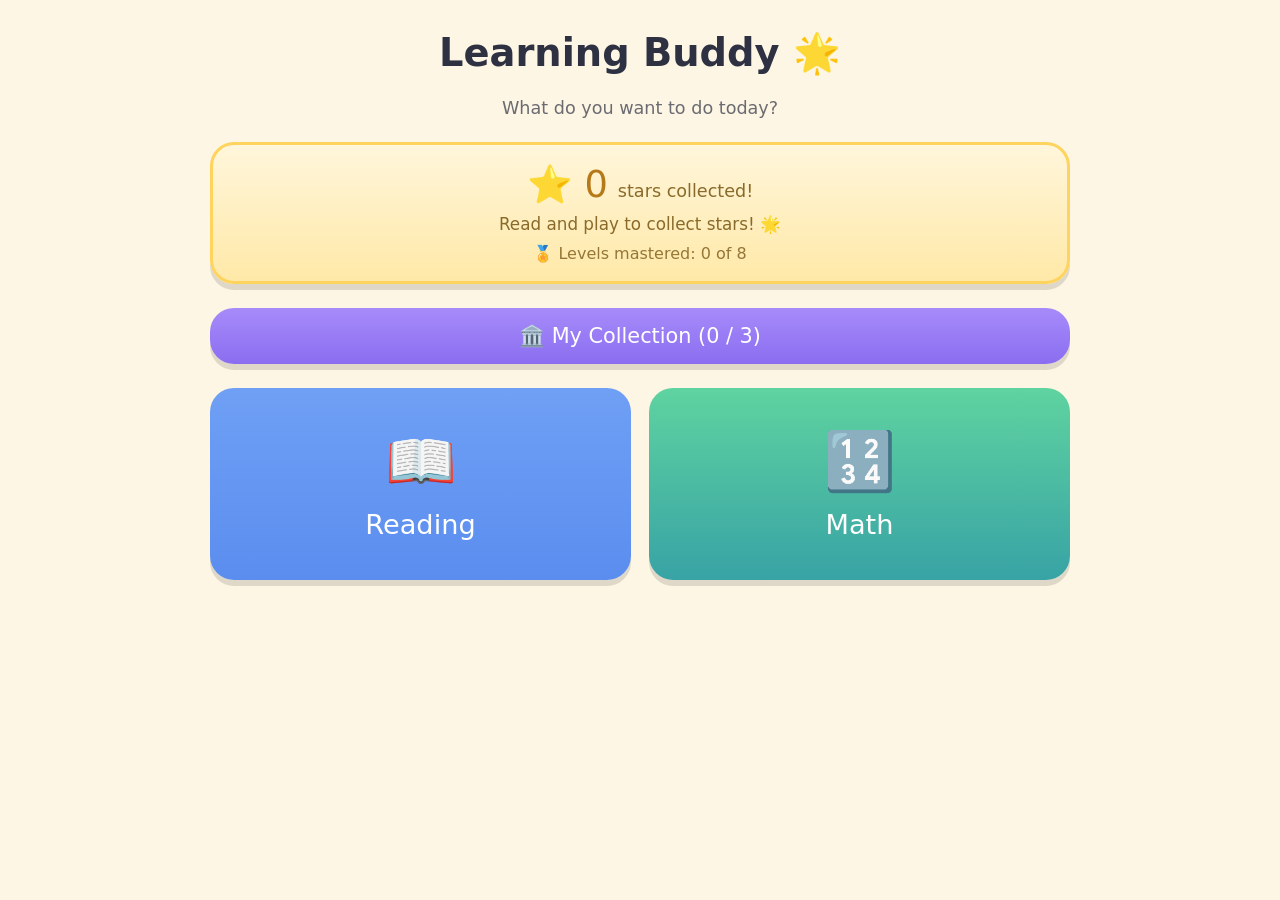
==== commit 24905ca9: "Add Math section with home screen and 1–5 difficulty Split the app behind a new top-level home (Lear" ====
--- a/reading-buddy-artifact.html
+++ b/reading-buddy-artifact.html
@@ -194,6 +194,60 @@
   .collection-grid { gap: 10px; }
   .statue-name { font-size: 1rem; }
 }
+
+/* ---------- Main menu: Reading vs Math ---------- */
+.choice-cards {
+  display: grid;
+  grid-template-columns: repeat(2, 1fr);
+  gap: 18px;
+}
+.big-choice {
+  border: none;
+  border-radius: var(--radius);
+  box-shadow: var(--shadow);
+  padding: 40px 16px;
+  font: inherit;
+  color: #fff;
+  cursor: pointer;
+  display: flex;
+  flex-direction: column;
+  align-items: center;
+  gap: 14px;
+  transition: transform .05s;
+}
+.big-choice:active { transform: translateY(3px); box-shadow: 0 3px 0 rgba(0,0,0,0.12); }
+.big-choice.reading { background: linear-gradient(180deg, #6fa0f5 0%, #5b8def 100%); }
+.big-choice.math    { background: linear-gradient(180deg, #5fd3a0 0%, #38a3a5 100%); }
+.big-choice .bc-emoji { font-size: 3.6rem; }
+.big-choice .bc-label { font-size: 1.7rem; }
+
+/* ---------- Math: difficulty toggle ---------- */
+.difficulty {
+  display: flex;
+  align-items: center;
+  justify-content: center;
+  gap: 9px;
+  flex-wrap: wrap;
+  margin-bottom: 22px;
+}
+.diff-label { font-size: 1.1rem; opacity: .7; margin-right: 2px; }
+.diff-btn {
+  border: 3px solid #38a3a5;
+  background: var(--card);
+  color: #2d8f8f;
+  font: inherit;
+  font-size: 1.3rem;
+  width: 48px;
+  height: 48px;
+  padding: 0;
+  border-radius: 50%;
+  box-shadow: var(--shadow);
+  cursor: pointer;
+  display: grid;
+  place-items: center;
+}
+.diff-btn:active { transform: translateY(3px); box-shadow: 0 3px 0 rgba(0,0,0,0.12); }
+.diff-btn.on { background: var(--green-d); color: #fff; border-color: var(--green-d); }
 
 .menu {
   display: grid;
@@ -316,6 +370,7 @@
 .story-cover { padding: 32px 40px; }
 .story-cover-pic { font-size: 5.5rem; }
 .story-title { font-size: 2rem; margin-top: 8px; }
+.story-text { font-size: 2rem; max-width: 13em; line-height: 1.35; }
 
 /* Decodable sentence (smaller than a single big word) */
 .sentence {
@@ -377,6 +432,112 @@
   40%  { transform: scale(1.2); opacity: 1; }
   100% { transform: scale(1);   opacity: 0; }
 }
+
+/* ---------- Math activities ---------- */
+.mathcard { padding: 26px 30px; }
+
+/* Rows of countable objects */
+.objrow {
+  display: flex;
+  flex-wrap: wrap;
+  justify-content: center;
+  gap: 6px 10px;
+  max-width: 9em;
+  font-size: 2.6rem;
+  line-height: 1.1;
+}
+.obj { position: relative; display: inline-block; }
+.obj.crossed { opacity: .4; }
+.obj.crossed::after {
+  content: "✖";
+  position: absolute;
+  inset: 0;
+  display: grid;
+  place-items: center;
+  color: #e23b5a;
+  font-size: .9em;
+  font-weight: bold;
+}
+
+/* Number sentence under a picture (e.g. 3 + 2 = ?) */
+.mathsentence {
+  font-size: 2.4rem;
+  letter-spacing: 2px;
+  color: var(--ink);
+}
+
+/* Adding / subtracting layout */
+.addsub {
+  display: flex;
+  align-items: center;
+  justify-content: center;
+  gap: 16px;
+  flex-wrap: wrap;
+}
+.addsub .op { font-size: 3rem; color: var(--green-d); }
+
+/* Number bond diagram */
+.bond svg { width: 220px; max-width: 70vw; height: auto; display: block; }
+
+/* Which is more? */
+.compare {
+  display: flex;
+  align-items: center;
+  justify-content: center;
+  gap: 14px;
+  flex-wrap: wrap;
+}
+.compare-side {
+  display: flex;
+  flex-direction: column;
+  align-items: center;
+  gap: 8px;
+}
+.compare-num { font-size: 2rem; font-weight: bold; }
+.compare-vs { font-size: 1.4rem; opacity: .6; }
+
+/* What comes next? — sequence of cards */
+.seqrow {
+  display: flex;
+  align-items: center;
+  justify-content: center;
+  gap: 10px;
+  flex-wrap: wrap;
+}
+.seq-card {
+  background: #eaf0ff;
+  border: 3px solid #9bb8f0;
+  border-radius: 16px;
+  min-width: 56px;
+  padding: 14px 10px;
+  font-size: 2.2rem;
+  color: var(--ink);
+}
+.seq-card.seq-q { background: #ffe9a8; border-color: #f0b429; }
+
+/* Answer choice buttons (shared by all math activities) */
+.choice-row {
+  display: flex;
+  gap: 14px;
+  flex-wrap: wrap;
+  justify-content: center;
+}
+.choice-btn {
+  border: none;
+  font: inherit;
+  font-size: 2rem;
+  min-width: 88px;
+  padding: 18px 24px;
+  border-radius: 20px;
+  background: var(--card);
+  color: var(--ink);
+  box-shadow: var(--shadow);
+  cursor: pointer;
+  transition: transform .05s;
+}
+.choice-btn:active { transform: translateY(3px); box-shadow: 0 3px 0 rgba(0,0,0,0.12); }
+.choice-btn.right { background: var(--green-d); color: #fff; }
+.choice-btn.wrong { background: var(--pink); color: #fff; opacity: .55; }
 
 /* Done screen */
 .done { text-align: center; }
@@ -540,55 +701,166 @@
     "what", "want", "come", "some", "from", "were", "there", "where"
   ],
 
-  // ---- Decodable stories (little picture books, one sentence per page) ----
-  // Kept decodable: short-vowel words + a few taught heart words (the, a, is…).
+  // ---- Decodable stories (little picture books, a sentence or two per page) ----
+  // Kept decodable: short-vowel + blends/digraphs words, plus taught heart words.
   stories: [
     {
       id: "sam-cat", title: "Sam the Cat", cover: "🐱",
       pages: [
-        { text: "Sam is a cat.",      pic: "🐱" },
-        { text: "Sam has a hat.",     pic: "🎩" },
-        { text: "Sam sat on a mat.",  pic: "🐈" },
-        { text: "Sam had a nap.",     pic: "😴" }
+        { text: "Sam is a big cat. He has a red hat.", pic: "🐱" },
+        { text: "Sam is hot. He wants a fish to munch.", pic: "🥵" },
+        { text: "Sam runs fast. He runs to the fish shop.", pic: "🏃" },
+        { text: "The shop has lots of fish. Sam licks his lips.", pic: "🐟" },
+        { text: "Sam picks a big fish. He sets it in a dish.", pic: "🍽️" },
+        { text: "But a big dog runs up. The dog wants the fish!", pic: "🐶" },
+        { text: "The dog grabs at the dish. Sam hisses, \"Back off!\"", pic: "😼" },
+        { text: "The dog runs at Sam. Sam jumps up on a box.", pic: "📦" },
+        { text: "The dog can not get up. The dog runs off.", pic: "🐕" },
+        { text: "Sam gets his fish back. He munches it up. Yum!", pic: "😋" }
       ]
     },
     {
       id: "big-pig", title: "The Big Pig", cover: "🐷",
       pages: [
-        { text: "A pig is big.",       pic: "🐷" },
-        { text: "The pig can dig.",    pic: "🕳️" },
-        { text: "The pig digs a pit.", pic: "⛏️" },
-        { text: "Hop in, pig!",        pic: "💦" }
+        { text: "Pip is a pig. Pip is pink and big.", pic: "🐷" },
+        { text: "Pip can dig well. Pip digs in the mud.", pic: "🐽" },
+        { text: "Pip digs a big pit. It is a big, big pit.", pic: "🕳️" },
+        { text: "Pip jumps in the pit. Splash! It is fun.", pic: "💦" },
+        { text: "Pip digs and digs. Mud is all on Pip.", pic: "🟤" },
+        { text: "But Pip is stuck. Pip can not get up!", pic: "😟" },
+        { text: "Pip yells for help. \"Help! Help!\" said Pip.", pic: "🗣️" },
+        { text: "A duck runs up. \"I can help you, Pip!\"", pic: "🦆" },
+        { text: "The duck tugs Pip. They tug and tug.", pic: "🪢" },
+        { text: "Pop! Pip is up at last. Pip and the duck grin.", pic: "🎉" }
       ]
     },
     {
       id: "dog-frog", title: "The Dog and the Frog", cover: "🐸",
       pages: [
-        { text: "A dog sat on a log.",     pic: "🪵" },
-        { text: "A frog hops on the log.", pic: "🐸" },
-        { text: "The dog and frog jog.",   pic: "🏃" },
-        { text: "Hop, dog! Hop, frog!",    pic: "🐾" }
+        { text: "A dog sat on a log. The log was wet.", pic: "🪵" },
+        { text: "The dog was sad. He had no pals.", pic: "😞" },
+        { text: "A frog hops up. \"Hop on!\" said the frog.", pic: "🐸" },
+        { text: "The dog and frog jog. They jog to the pond.", pic: "🏃" },
+        { text: "The pond is big. Fish swim in it.", pic: "🌊" },
+        { text: "\"Jump in!\" said the frog. Splash! In they go.", pic: "💦" },
+        { text: "The dog can swim. The frog can swim well.", pic: "🐕" },
+        { text: "A fish pops up. \"Can I swim?\" said the fish.", pic: "🐟" },
+        { text: "Yes! The dog, frog, and fish swim and splash.", pic: "🐠" },
+        { text: "The dog is glad. He has pals at last!", pic: "🎉" }
       ]
     },
     {
       id: "fun-sun", title: "Fun in the Sun", cover: "☀️",
       pages: [
-        { text: "The sun is up.",          pic: "☀️" },
-        { text: "A pup runs in the sun.",  pic: "🐶" },
-        { text: "The pup digs in mud.",    pic: "🐾" },
-        { text: "Fun, fun, fun!",          pic: "🎉" }
+        { text: "The sun is up. It is hot, hot, hot!", pic: "☀️" },
+        { text: "Gus the pup runs and runs. Gus has fun in the sun.", pic: "🐶" },
+        { text: "Gus runs to the sand. He digs and digs.", pic: "🏖️" },
+        { text: "Gus digs up a shell. It is pink and red.", pic: "🐚" },
+        { text: "Gus runs in the sun. He gets hot and wet.", pic: "💦" },
+        { text: "Gus laps a big drink. Yum, yum!", pic: "🥤" },
+        { text: "Gus naps on the sand. He is in the sun.", pic: "😴" },
+        { text: "A crab nips Gus! Gus jumps up fast.", pic: "🦀" },
+        { text: "Gus runs from the crab. The crab digs in the sand.", pic: "🦀" },
+        { text: "Gus naps in his den. What fun Gus had!", pic: "🛖" }
       ]
     },
     {
       id: "red-hen", title: "The Red Hen", cover: "🐔",
       pages: [
-        { text: "The hen is red.",          pic: "🐔" },
-        { text: "The hen has ten eggs.",    pic: "🥚" },
-        { text: "The hen sits on the eggs.", pic: "🪺" },
-        { text: "Peck, peck, hen!",         pic: "🐥" }
+        { text: "The red hen has ten eggs. She sits on them.", pic: "🥚" },
+        { text: "The hen sits and sits. She sits on them a lot.", pic: "🐔" },
+        { text: "Crack! Crack! The eggs crack. Ten chicks hatch!", pic: "🐣" },
+        { text: "The chicks are wet. The hen helps them.", pic: "🐥" },
+        { text: "The chicks peck and peck. The hen gets a bug for them.", pic: "🐛" },
+        { text: "The chicks get big. They run, hop, and jump.", pic: "🐤" },
+        { text: "But a fox runs up! The fox wants the chicks.", pic: "🦊" },
+        { text: "The hen is mad. \"Get back, fox!\" said the hen.", pic: "😠" },
+        { text: "The hen pecks the fox. Peck! Peck! Peck!", pic: "🐔" },
+        { text: "The fox runs off fast. The chicks are glad!", pic: "🎉" }
       ]
     }
   ]
+};
+
+  </script>
+  <script>
+/*
+ * Math Buddy — content & difficulty knobs live here.
+ * Edit this file to tune the numbers to exactly where your child is.
+ *
+ * Math is generated fresh each time (endless practice), so instead of word
+ * lists this file holds the RANGES that shape the problems. Difficulty is a
+ * 1–5 dial: each level just widens those ranges. To add a 6th level, copy a
+ * block and bump the numbers — it shows up on the Math home automatically.
+ *
+ * Style: Singapore-math flavored for K–1 — counting, number bonds
+ * (part–part–whole), addition & subtraction within 10/20, comparing
+ * quantities, and number sequences. Lots of pictures (concrete → pictorial),
+ * then the number sentence (abstract).
+ */
+
+window.MATH_DATA = {
+
+  // Friendly things to count. One emoji is picked per problem so a group of
+  // "5" is five of the SAME thing (easier to count than a jumble).
+  emojis: ["🍎", "🐸", "⭐", "🍓", "🐠", "🌸", "🐥", "🎈", "🦋", "🍪",
+           "🚗", "🐞", "🌼", "🐱", "🍊", "🐢"],
+
+  // Difficulty dial 1–5. Each level just widens the ranges below. Add a "6"
+  // block here and it shows up as a new button on the Math home automatically.
+  // Keys are kept as numeric strings so they sort 1→5 in the picker.
+  levels: {
+    "1": {
+      label: "1",
+      countMax:   12,   // "How many?" — count up to this
+      addMax:     12,   // adding — sums stay within this
+      subMax:     12,   // subtracting — start total within this
+      bondMax:    12,   // number bonds — whole within this
+      compareMax: 12,   // which is more — values within this
+      seqSteps:  [1],   // "what comes next" — count by 1s
+      seqMax:     20
+    },
+    "2": {
+      label: "2",
+      countMax:   15,
+      addMax:     15,
+      subMax:     15,
+      bondMax:    15,
+      compareMax: 15,
+      seqSteps:  [1],
+      seqMax:     25
+    },
+    "3": {
+      label: "3",
+      countMax:   20,
+      addMax:     20,
+      subMax:     20,
+      bondMax:    20,
+      compareMax: 20,
+      seqSteps:  [1, 2],          // start of skip-counting
+      seqMax:     30
+    },
+    "4": {
+      label: "4",
+      countMax:   20,
+      addMax:     25,
+      subMax:     25,
+      bondMax:    20,
+      compareMax: 25,
+      seqSteps:  [1, 2, 5],
+      seqMax:     50
+    },
+    "5": {
+      label: "5",
+      countMax:   20,
+      addMax:     30,
+      subMax:     30,
+      bondMax:    20,
+      compareMax: 30,
+      seqSteps:  [1, 2, 5, 10],   // skip-count by 10s too
+      seqMax:     60
+    }
+  }
 };
 
   </script>
@@ -605,6 +877,7 @@
   "use strict";
 
   const DATA = window.READING_DATA;
+  const MATH = window.MATH_DATA;
   const app = document.getElementById("app");
   const VOWELS = new Set(["a", "e", "i", "o", "u"]);
 
@@ -655,6 +928,19 @@
   function getStarCount() { return loadProgress().starCount || 0; }
   function getLevelsMastered() { return Object.keys(loadProgress().stars || {}).length; }
 
+  // Math difficulty — the "make it harder" setting. Stored on-device so it
+  // sticks between visits. Defaults to "easy". (Keys come from MATH.levels.)
+  function getMathLevel() {
+    const l = loadProgress().mathLevel;
+    return (l && MATH.levels[l]) ? l : "1";   // unknown/old values fall back to level 1
+  }
+  function setMathLevel(l) {
+    if (!MATH.levels[l]) return;
+    const p = loadProgress();
+    p.mathLevel = l;
+    saveProgress(p);
+  }
+
   // One-time cleanup: the old version awarded a star per item read, which
   // inflated starCount (e.g. 74). The new rule is 1 star per finished lesson,
   // so recompute the count from lessons actually completed. Runs once.
@@ -702,6 +988,58 @@
     }
     return a;
   }
+  function randInt(min, max) { return Math.floor(Math.random() * (max - min + 1)) + min; }
+  function pick(arr) { return arr[Math.floor(Math.random() * arr.length)]; }
+
+  // Build N answer buttons for a number question: the correct value plus
+  // distinct, nearby distractors, all kept inside [lo, hi], then shuffled.
+  function numberChoices(correct, n, lo, hi) {
+    const opts = new Set([correct]);
+    let guard = 0;
+    while (opts.size < n && guard++ < 200) {
+      const delta = randInt(1, 3) * (Math.random() < 0.5 ? -1 : 1);
+      let v = correct + delta;
+      if (v < lo) v = correct + Math.abs(delta);
+      if (v > hi) v = correct - Math.abs(delta);
+      if (v >= lo && v <= hi) opts.add(v);
+    }
+    for (let f = lo; opts.size < n && f <= hi; f++) opts.add(f);  // fallback fill
+    return shuffle([...opts]);
+  }
+
+  // A row of countable picture objects. `crossFrom` (optional) crosses out
+  // every object from that index on — used to show "take away" in subtraction.
+  function objectsRow(count, emoji, crossFrom) {
+    const box = el("div", { class: "objrow" });
+    for (let k = 0; k < count; k++) {
+      const crossed = (crossFrom != null && k >= crossFrom);
+      box.appendChild(el("span", { class: "obj" + (crossed ? " crossed" : "") }, [emoji]));
+    }
+    return box;
+  }
+
+  // A Singapore-style number bond: whole on top, two parts below, joined by
+  // lines. Pass null for the unknown — it renders as a highlighted "?".
+  function bondNode(whole, a, b) {
+    function circle(x, y, val, unknown) {
+      const fill = unknown ? "#ffe9a8" : "#eaf0ff";
+      const stroke = unknown ? "#f0b429" : "#9bb8f0";
+      return '<circle cx="' + x + '" cy="' + y + '" r="32" fill="' + fill + '" stroke="' + stroke + '" stroke-width="3"/>' +
+        '<text x="' + x + '" y="' + (y + 11) + '" text-anchor="middle" font-size="34" fill="#2d3142" font-family="inherit">' +
+        (unknown ? "?" : val) + '</text>';
+    }
+    const svg = '<svg viewBox="0 0 240 200" xmlns="http://www.w3.org/2000/svg">' +
+      '<line x1="120" y1="64" x2="60" y2="124" stroke="#9bb8f0" stroke-width="5" stroke-linecap="round"/>' +
+      '<line x1="120" y1="64" x2="180" y2="124" stroke="#9bb8f0" stroke-width="5" stroke-linecap="round"/>' +
+      circle(120, 42, whole, whole == null) +
+      circle(60, 150, a, a == null) +
+      circle(180, 150, b, b == null) +
+      '</svg>';
+    const d = el("div", { class: "bond" });
+    d.innerHTML = svg;
+    return d;
+  }
+
   function cheer(emoji) {
     const c = el("div", { class: "cheer" }, [emoji || "🎉"]);
     document.body.appendChild(c);
@@ -872,7 +1210,7 @@
   /* ---------------- COLLECTION ---------------- */
   function renderCollection() {
     clear();
-    app.appendChild(topbar("My Collection 🏛️", renderHome));
+    app.appendChild(topbar("My Collection 🏛️", renderMainMenu));
     const n = getStarCount();
     const intro = el("div", { class: "prompt", style: "margin-bottom:8px" }, [
       "Collect a statue for every " + "milestone of stars!"
@@ -926,15 +1264,48 @@
     return banner;
   }
 
-  /* ---------------- HOME ---------------- */
-  function renderHome() {
+  // Shared: turn a list of {emoji,label,go} into the 2-column card menu.
+  function menuGrid(items) {
+    const menu = el("div", { class: "menu" });
+    items.forEach(it => {
+      menu.appendChild(el("button", { class: "menu-card", onclick: it.go }, [
+        el("span", { class: "emoji" }, [it.emoji]),
+        el("span", null, [it.label])
+      ]));
+    });
+    return menu;
+  }
+
+  /* ---------------- MAIN MENU (pick Reading or Math) ---------------- */
+  // The top-level home. The star jar + collection live here now, so they
+  // celebrate everything she's done across BOTH reading and math.
+  function renderMainMenu() {
     clear();
-    app.appendChild(el("h1", { class: "home-title" }, ["Reading Buddy 📖"]));
-    app.appendChild(el("p", { class: "home-sub" }, ["Pick something fun to do!"]));
+    app.appendChild(el("h1", { class: "home-title" }, ["Learning Buddy 🌟"]));
+    app.appendChild(el("p", { class: "home-sub" }, ["What do you want to do today?"]));
     app.appendChild(starsBanner());
     app.appendChild(el("button", { class: "collection-btn", onclick: renderCollection }, [
       "🏛️ My Collection  (" + unlockedStatueCount() + " / " + STATUES.length + ")"
     ]));
+
+    const choices = el("div", { class: "choice-cards" }, [
+      el("button", { class: "big-choice reading", onclick: renderReadingHome }, [
+        el("span", { class: "bc-emoji" }, ["📖"]),
+        el("span", { class: "bc-label" }, ["Reading"])
+      ]),
+      el("button", { class: "big-choice math", onclick: renderMathHome }, [
+        el("span", { class: "bc-emoji" }, ["🔢"]),
+        el("span", { class: "bc-label" }, ["Math"])
+      ])
+    ]);
+    app.appendChild(choices);
+  }
+
+  /* ---------------- READING HOME ---------------- */
+  function renderReadingHome() {
+    clear();
+    app.appendChild(topbar("Reading 📖", renderMainMenu));
+
     const trickyN = getTrickyWords().length;
     if (trickyN > 0) {
       app.appendChild(el("button", { class: "tricky-btn", onclick: renderTricky }, [
@@ -942,7 +1313,7 @@
       ]));
     }
 
-    const items = [
+    app.appendChild(menuGrid([
       { emoji: "📚", label: "Stories",     go: renderStories },
       { emoji: "🔤", label: "Sounds",      go: renderSounds },
       { emoji: "🧩", label: "Blend Words", go: () => renderLevelPicker("blend") },
@@ -950,21 +1321,226 @@
       { emoji: "📖", label: "Sentences",   go: () => renderLevelPicker("sentences") },
       { emoji: "🕵️", label: "Real or Not?", go: renderRealOrNot },
       { emoji: "❤️", label: "Heart Words", go: renderHeartWords }
-    ];
-    const menu = el("div", { class: "menu" });
-    items.forEach(it => {
-      menu.appendChild(el("button", { class: "menu-card", onclick: it.go }, [
-        el("span", { class: "emoji" }, [it.emoji]),
-        el("span", null, [it.label])
-      ]));
+    ]));
+  }
+
+  /* ---------------- MATH HOME ---------------- */
+  function renderMathHome() {
+    clear();
+    app.appendChild(topbar("Math 🔢", renderMainMenu));
+
+    // Difficulty picker — this is the "make it harder" setting. Tapping a
+    // level just widens the number ranges used to build every problem.
+    const lvl = getMathLevel();
+    const diff = el("div", { class: "difficulty" }, [
+      el("span", { class: "diff-label" }, ["Level"])
+    ]);
+    Object.keys(MATH.levels).forEach(k => {
+      diff.appendChild(el("button", {
+        class: "diff-btn" + (lvl === k ? " on" : ""),
+        onclick: () => { setMathLevel(k); renderMathHome(); }
+      }, [MATH.levels[k].label]));
     });
-    app.appendChild(menu);
+    app.appendChild(diff);
+
+    app.appendChild(menuGrid([
+      { emoji: "🔢", label: "Counting",       go: mathCounting },
+      { emoji: "🔗", label: "Number Bonds",   go: mathBonds },
+      { emoji: "➕", label: "Adding",          go: mathAdding },
+      { emoji: "➖", label: "Subtracting",     go: mathSubtracting },
+      { emoji: "⚖️", label: "Which Is More?",  go: mathCompare },
+      { emoji: "➡️", label: "What Comes Next?", go: mathSequence }
+    ]));
+  }
+
+  /* ---------------- MATH: shared quiz runner ----------------
+     Every math activity is the same loop — show a question with a picture,
+     tap an answer, get a cheer, move on — so they share this runner. Each
+     activity just supplies makeQ(): a fresh { prompt, visual, sentence,
+     choices, correct } each round. A star is earned the first time the
+     activity is finished at a given difficulty. */
+  function runQuiz(opts) {
+    const total = opts.total || 8;
+    let i = 0, got = 0;
+
+    function show() {
+      clear();
+      app.appendChild(topbar(opts.title, renderMathHome));
+      const q = opts.makeQ();
+      const stage = el("div", { class: "stage" });
+
+      stage.appendChild(el("div", { class: "prompt" }, [q.prompt]));
+      if (q.visual) stage.appendChild(el("div", { class: "bigcard mathcard" }, [q.visual]));
+      if (q.sentence) stage.appendChild(el("div", { class: "mathsentence" }, [q.sentence]));
+
+      let answered = false, firstTry = true;
+      const row = el("div", { class: "choice-row" });
+      q.choices.forEach(c => {
+        const btn = el("button", { class: "choice-btn", onclick: function () {
+          if (answered) return;
+          if (c === q.correct) {
+            answered = true;
+            this.classList.add("right");
+            if (firstTry) got++;
+            cheer("⭐");
+            setTimeout(next, 750);
+          } else {
+            this.classList.add("wrong");
+            firstTry = false;
+          }
+        } }, [String(c)]);
+        row.appendChild(btn);
+      });
+      stage.appendChild(row);
+      stage.appendChild(el("div", { class: "progress" }, [(i + 1) + " / " + total]));
+      app.appendChild(stage);
+    }
+    function next() {
+      i++;
+      if (i >= total) {
+        completeLesson(opts.lessonKey);
+        renderDone(opts.title, opts.emoji, () => runQuiz(opts), "You got " + got + " of " + total + "!");
+      } else show();
+    }
+    show();
+  }
+
+  /* ---------------- MATH ACTIVITIES ---------------- */
+
+  // How many? — count a group of objects.
+  function mathCounting() {
+    const lvl = getMathLevel(), cfg = MATH.levels[lvl];
+    runQuiz({
+      title: "Counting 🔢", emoji: "🔢", lessonKey: "math-count-" + lvl,
+      makeQ: function () {
+        const n = randInt(1, cfg.countMax);
+        return {
+          prompt: "How many?",
+          visual: objectsRow(n, pick(MATH.emojis)),
+          choices: numberChoices(n, 4, 1, cfg.countMax),
+          correct: n
+        };
+      }
+    });
+  }
+
+  // Number bonds — find the missing part (part–part–whole).
+  function mathBonds() {
+    const lvl = getMathLevel(), cfg = MATH.levels[lvl];
+    runQuiz({
+      title: "Number Bonds 🔗", emoji: "🔗", lessonKey: "math-bond-" + lvl,
+      makeQ: function () {
+        const whole = randInt(3, cfg.bondMax);
+        const a = randInt(1, whole - 1), b = whole - a;
+        const hideB = Math.random() < 0.5;
+        const correct = hideB ? b : a;
+        return {
+          prompt: "What is the missing part?",
+          visual: bondNode(whole, hideB ? a : null, hideB ? null : b),
+          choices: numberChoices(correct, 4, 0, cfg.bondMax),
+          correct: correct
+        };
+      }
+    });
+  }
+
+  // Adding — two groups, how many altogether?
+  function mathAdding() {
+    const lvl = getMathLevel(), cfg = MATH.levels[lvl];
+    runQuiz({
+      title: "Adding ➕", emoji: "➕", lessonKey: "math-add-" + lvl,
+      makeQ: function () {
+        const a = randInt(1, cfg.addMax - 1);
+        const b = randInt(1, cfg.addMax - a);
+        const emoji = pick(MATH.emojis);
+        const visual = el("div", { class: "addsub" }, [
+          objectsRow(a, emoji),
+          el("div", { class: "op" }, ["+"]),
+          objectsRow(b, emoji)
+        ]);
+        return {
+          prompt: "How many altogether?",
+          visual: visual,
+          sentence: a + " + " + b + " = ?",
+          choices: numberChoices(a + b, 4, 1, cfg.addMax),
+          correct: a + b
+        };
+      }
+    });
+  }
+
+  // Subtracting — take some away, how many are left?
+  function mathSubtracting() {
+    const lvl = getMathLevel(), cfg = MATH.levels[lvl];
+    runQuiz({
+      title: "Subtracting ➖", emoji: "➖", lessonKey: "math-sub-" + lvl,
+      makeQ: function () {
+        const total = randInt(2, cfg.subMax);
+        const take = randInt(1, total - 1);
+        const left = total - take;
+        return {
+          prompt: "How many are left?",
+          visual: objectsRow(total, pick(MATH.emojis), left),  // cross out the last `take`
+          sentence: total + " − " + take + " = ?",
+          choices: numberChoices(left, 4, 0, cfg.subMax),
+          correct: left
+        };
+      }
+    });
+  }
+
+  // Which is more? — compare two groups.
+  function mathCompare() {
+    const lvl = getMathLevel(), cfg = MATH.levels[lvl];
+    runQuiz({
+      title: "Which Is More? ⚖️", emoji: "⚖️", lessonKey: "math-compare-" + lvl,
+      makeQ: function () {
+        const a = randInt(1, cfg.compareMax);
+        let b = randInt(1, cfg.compareMax);
+        while (b === a) b = randInt(1, cfg.compareMax);
+        const e1 = pick(MATH.emojis), e2 = pick(MATH.emojis);
+        const visual = el("div", { class: "compare" }, [
+          el("div", { class: "compare-side" }, [objectsRow(a, e1), el("div", { class: "compare-num" }, [String(a)])]),
+          el("div", { class: "compare-vs" }, ["vs"]),
+          el("div", { class: "compare-side" }, [objectsRow(b, e2), el("div", { class: "compare-num" }, [String(b)])])
+        ]);
+        return {
+          prompt: "Which group has MORE? Tap the bigger number.",
+          visual: visual,
+          choices: shuffle([a, b]),
+          correct: Math.max(a, b)
+        };
+      }
+    });
+  }
+
+  // What comes next? — number sequences (and skip-counting when harder).
+  function mathSequence() {
+    const lvl = getMathLevel(), cfg = MATH.levels[lvl];
+    runQuiz({
+      title: "What Comes Next? ➡️", emoji: "➡️", lessonKey: "math-seq-" + lvl,
+      makeQ: function () {
+        const step = pick(cfg.seqSteps);
+        const start = randInt(0, Math.max(0, cfg.seqMax - step * 3));
+        const seq = [start, start + step, start + 2 * step];
+        const answer = start + 3 * step;
+        const visual = el("div", { class: "seqrow" });
+        seq.forEach(v => visual.appendChild(el("div", { class: "seq-card" }, [String(v)])));
+        visual.appendChild(el("div", { class: "seq-card seq-q" }, ["?"]));
+        return {
+          prompt: step === 1 ? "What number comes next?" : "Count by " + step + "s. What comes next?",
+          visual: visual,
+          choices: numberChoices(answer, 4, 0, cfg.seqMax + step * 3),
+          correct: answer
+        };
+      }
+    });
   }
 
   /* ---------------- LEVEL PICKER ---------------- */
   function renderLevelPicker(mode) {
     clear();
-    app.appendChild(topbar("Pick a Level", renderHome));
+    app.appendChild(topbar("Pick a Level", renderReadingHome));
     const stars = (loadProgress().stars) || {};
     const list = el("div", { class: "level-list" });
     DATA.levels.forEach(lvl => {
@@ -1019,7 +1595,7 @@
 
     function show() {
       clear();
-      app.appendChild(topbar("Sounds 🔤", renderHome));
+      app.appendChild(topbar("Sounds 🔤", renderReadingHome));
       const card = deck[i];
       const stage = el("div", { class: "stage" });
 
@@ -1179,7 +1755,7 @@
 
     function show() {
       clear();
-      app.appendChild(topbar("Real or Not? 🕵️", renderHome));
+      app.appendChild(topbar("Real or Not? 🕵️", renderReadingHome));
       const card = deck[i];
       const stage = el("div", { class: "stage" });
 
@@ -1211,14 +1787,14 @@
     const words = getTrickyWords();   // snapshot of the current review list
     if (words.length === 0) {
       clear();
-      app.appendChild(topbar("Tricky Words 🤔", renderHome));
+      app.appendChild(topbar("Tricky Words 🤔", renderReadingHome));
       const stage = el("div", { class: "stage" });
       stage.appendChild(el("div", { class: "done" }, [
         el("div", { class: "big" }, ["🎉"]),
         el("h2", null, ["No tricky words!"]),
         el("p", { class: "prompt" }, ["When something is hard, tap \"Tricky\" in any activity and it will show up here to practice."])
       ]));
-      stage.appendChild(el("button", { class: "btn ghost", onclick: renderHome }, ["🏠 Home"]));
+      stage.appendChild(el("button", { class: "btn ghost", onclick: renderReadingHome }, ["🏠 Home"]));
       app.appendChild(stage);
       return;
     }
@@ -1228,7 +1804,7 @@
 
     function show() {
       clear();
-      app.appendChild(topbar("Tricky Words 🤔", renderHome));
+      app.appendChild(topbar("Tricky Words 🤔", renderReadingHome));
       const word = deck[i];
       const stage = el("div", { class: "stage" });
 
@@ -1261,7 +1837,7 @@
 
     function show() {
       clear();
-      app.appendChild(topbar("Heart Words ❤️", renderHome));
+      app.appendChild(topbar("Heart Words ❤️", renderReadingHome));
       const word = words[i];
       const stage = el("div", { class: "stage" });
 
@@ -1292,7 +1868,7 @@
   /* ---------------- ACTIVITY: STORIES ---------------- */
   function renderStories() {
     clear();
-    app.appendChild(topbar("Stories 📚", renderHome));
+    app.appendChild(topbar("Stories 📚", renderReadingHome));
     app.appendChild(el("div", { class: "prompt", style: "margin-bottom:10px" }, ["Pick a story to read!"]));
     const list = el("div", { class: "story-list" });
     DATA.stories.forEach(s => {
@@ -1325,7 +1901,7 @@
         const page = pages[p - 1];
         stage.appendChild(el("div", { class: "bigcard" }, [
           el("div", { class: "story-pic" }, [page.pic]),
-          el("div", { class: "sentence" }, [page.text])
+          el("div", { class: "sentence story-text" }, [page.text])
         ]));
         stage.appendChild(el("button", { class: "hear-btn", onclick: () => speak(page.text) }, ["👂 Hear it"]));
         stage.appendChild(el("div", { class: "btn-row" }, [
@@ -1349,7 +1925,7 @@
   /* ---------------- DONE SCREEN ---------------- */
   function renderDone(title, emoji, again, subtitle) {
     clear();
-    app.appendChild(topbar(title, renderHome));
+    app.appendChild(topbar(title, renderMainMenu));
     const stage = el("div", { class: "stage" });
     stage.appendChild(el("div", { class: "done" }, [
       el("div", { class: "big" }, [emoji + " 🌟"]),
@@ -1358,14 +1934,14 @@
     ]));
     stage.appendChild(el("div", { class: "btn-row" }, [
       el("button", { class: "btn blue", onclick: again }, ["Again 🔁"]),
-      el("button", { class: "btn ghost", onclick: renderHome }, ["🏠 Home"])
+      el("button", { class: "btn ghost", onclick: renderMainMenu }, ["🏠 Home"])
     ]));
     app.appendChild(stage);
   }
 
   /* ---------------- start ---------------- */
   migrateProgress();
-  renderHome();
+  renderMainMenu();
 })();
 
   </script>
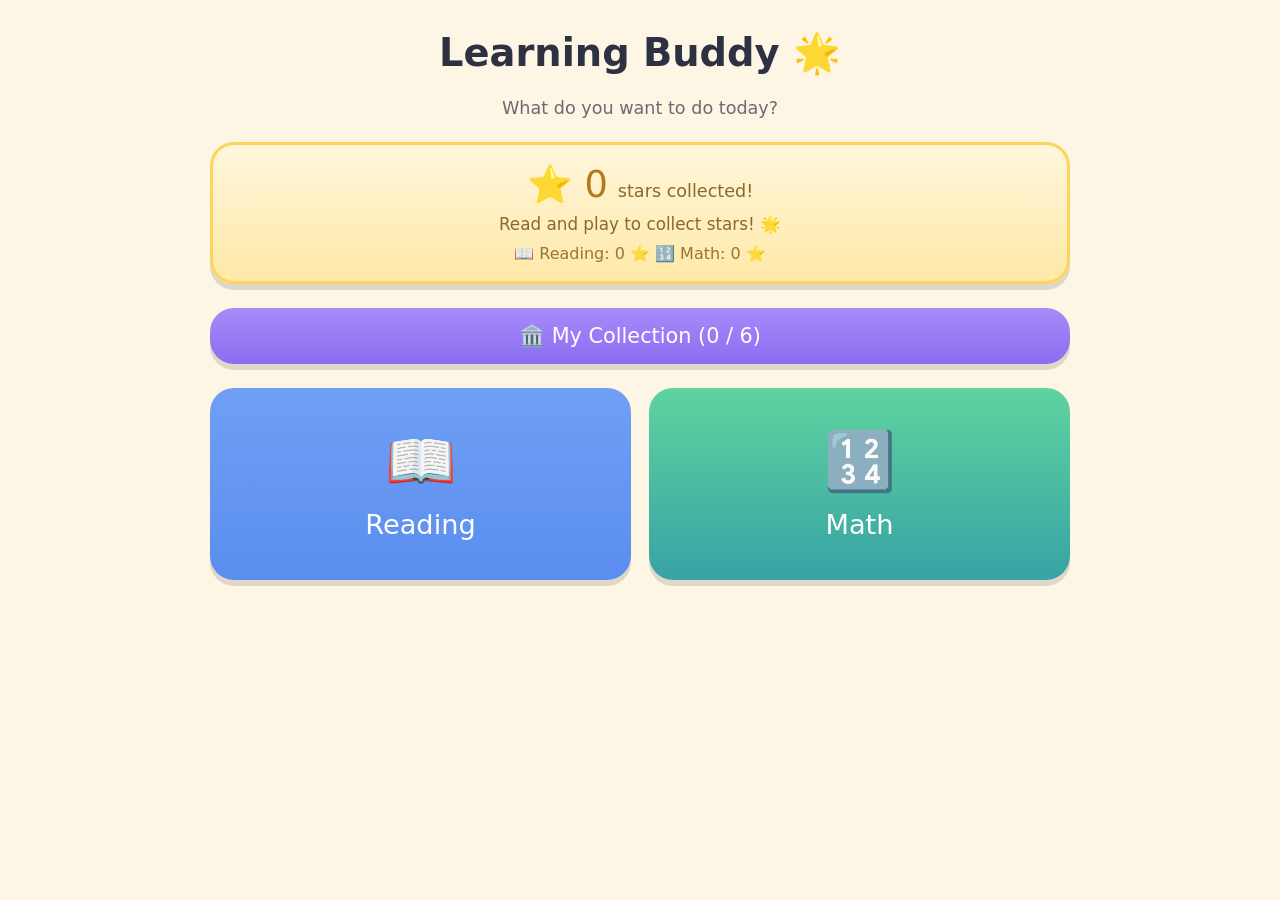
==== commit 994cc158: "Rename to Learning Buddy; add math stars + statues Rename the app to Learning Buddy across title, ma" ====
--- a/reading-buddy-artifact.html
+++ b/reading-buddy-artifact.html
@@ -3,7 +3,7 @@
 <head>
   <meta charset="UTF-8" />
   <meta name="viewport" content="width=device-width, initial-scale=1.0, maximum-scale=1.0, user-scalable=no" />
-  <title>Reading Buddy</title>
+  <title>Learning Buddy</title>
   <style>
 /* Reading Buddy — big, calm, kid-friendly styling */
 
@@ -136,6 +136,13 @@
 .tricky-btn:active { transform: translateY(3px); box-shadow: 0 3px 0 rgba(0,0,0,0.12); }
 
 /* Collection gallery */
+.collection-section { margin-bottom: 22px; }
+.collection-heading {
+  font-size: 1.25rem;
+  margin: 6px 0 12px;
+  color: var(--ink);
+  opacity: .85;
+}
 .collection-grid {
   display: grid;
   grid-template-columns: repeat(3, 1fr);
@@ -911,21 +918,30 @@
     p.stars[levelId] = true;
     saveProgress(p);
   }
+  // Reading vs math: a lesson key starting with "math-" earns a MATH star,
+  // everything else a READING star. Each subject has its own statue shelf.
+  function subjectOf(key) { return key.indexOf("math-") === 0 ? "math" : "reading"; }
+
   // One collectible star the FIRST time a given lesson is finished.
-  // (key is unique per activity+level, e.g. "blend-3", "sounds", "heart")
+  // (key is unique per activity+level, e.g. "blend-3", "sounds", "math-add-1")
   function completeLesson(key) {
     const p = loadProgress();
     p.lessonsDone = p.lessonsDone || {};
     if (p.lessonsDone[key]) return;       // already earned — no duplicate star
     p.lessonsDone[key] = true;
-    const before = p.starCount || 0;
+    p.starCounts = p.starCounts || { reading: 0, math: 0 };
+    const subj = subjectOf(key);
+    const before = p.starCounts[subj] || 0;
     const after = before + 1;
-    p.starCount = after;
+    p.starCounts[subj] = after;
+    p.starCount = (p.starCount || 0) + 1;   // grand total across both subjects
     saveProgress(p);
-    const unlocked = STATUES.find(s => before < s.stars && after >= s.stars);
+    const shelf = subj === "math" ? MATH_STATUES : READING_STATUES;
+    const unlocked = shelf.find(s => before < s.stars && after >= s.stars);
     if (unlocked) celebrateStatue(unlocked);
   }
-  function getStarCount() { return loadProgress().starCount || 0; }
+  function getStarCount() { return loadProgress().starCount || 0; }            // both subjects
+  function getSubjectStars(subj) { const c = loadProgress().starCounts || {}; return c[subj] || 0; }
   function getLevelsMastered() { return Object.keys(loadProgress().stars || {}).length; }
 
   // Math difficulty — the "make it harder" setting. Stored on-device so it
@@ -946,13 +962,23 @@
   // so recompute the count from lessons actually completed. Runs once.
   function migrateProgress() {
     const p = loadProgress();
-    if (p._v >= 2) return;                 // already cleaned up
+    if (p._v >= 3) return;
     p.lessonsDone = p.lessonsDone || {};
-    p.starCount = Object.keys(p.lessonsDone).length;  // accurate under new rules
-    p._v = 2;
+    // Recompute star totals from the lessons actually completed, split by
+    // subject so reading and math each track their own statue progress.
+    const counts = { reading: 0, math: 0 };
+    Object.keys(p.lessonsDone).forEach(k => { counts[subjectOf(k)]++; });
+    p.starCounts = counts;
+    p.starCount = counts.reading + counts.math;
+    p._v = 3;
     saveProgress(p);
   }
-  function unlockedStatueCount() { const n = getStarCount(); return STATUES.filter(s => n >= s.stars).length; }
+  function unlockedStatueCount() {
+    const r = getSubjectStars("reading"), m = getSubjectStars("math");
+    return READING_STATUES.filter(s => r >= s.stars).length +
+           MATH_STATUES.filter(s => m >= s.stars).length;
+  }
+  function totalStatueCount() { return READING_STATUES.length + MATH_STATUES.length; }
 
   // Tricky-word review list — words she marked "Tricky" go here to practice later.
   function addTricky(word) {
@@ -1136,6 +1162,15 @@
     return '<g transform="translate(' + x + ' ' + y + ') scale(' + s + ')">' +
       '<path d="M0 -6 L1.6 -1.6 L6 0 L1.6 1.6 L0 6 L-1.6 1.6 L-6 0 L-1.6 -1.6 Z" fill="#ffd76a"/></g>';
   }
+  // A little chalkboard "slate" with numbers on it — the math counterpart of
+  // the open book the reading statues hold. Centered at (cx, cy), scale s.
+  function slateGroup(cx, cy, s, txt) {
+    return '<g transform="translate(' + cx + ' ' + cy + ') scale(' + s + ')">' +
+      '<rect x="-48" y="-8" width="96" height="64" rx="9" fill="#caa46a"/>' +              // wood frame
+      '<rect x="-40" y="-1" width="80" height="50" rx="5" fill="#3a6b5c"/>' +              // chalkboard
+      '<text x="0" y="34" text-anchor="middle" font-size="34" fill="#ffffff" font-family="inherit">' + txt + '</text>' +
+      '</g>';
+  }
 
   // ---- CAT: cozy bookworm cat (full body + tail + glasses) on a wood step ----
   const CAT_SVG = svgWrap(
@@ -1185,10 +1220,87 @@
     bookGroup(100, 150, 0.78)
   );
 
-  const STATUES = [
+  // ---- MATH STATUES (matching shelf, earned with math stars) ----
+
+  // ---- NUMBER OWL: a wise owl holding a "123" slate, on a wood step ----
+  const OWL_SVG = svgWrap(
+    '<ellipse cx="100" cy="232" rx="64" ry="7" fill="#00000015"/>' +
+    '<rect x="46" y="214" width="108" height="20" rx="6" fill="#caa46a"/>' +
+    '<rect x="46" y="214" width="108" height="6" rx="3" fill="#e0c188"/>' +
+    '<ellipse cx="100" cy="148" rx="50" ry="60" fill="#b07b46"/>' +
+    '<path d="M54 130 q -10 36 8 64 q -18 -6 -22 -34 q -2 -22 14 -30 Z" fill="#9c6a3a"/>' +
+    '<path d="M146 130 q 10 36 -8 64 q 18 -6 22 -34 q 2 -22 -14 -30 Z" fill="#9c6a3a"/>' +
+    '<ellipse cx="100" cy="158" rx="32" ry="44" fill="#f3e2c2"/>' +
+    '<path d="M64 96 L 58 64 L 86 86 Z" fill="#9c6a3a"/>' +
+    '<path d="M136 96 L 142 64 L 114 86 Z" fill="#9c6a3a"/>' +
+    '<circle cx="82" cy="116" r="22" fill="#ffffff"/>' +
+    '<circle cx="118" cy="116" r="22" fill="#ffffff"/>' +
+    '<circle cx="82" cy="116" r="11" fill="#3a2f1f"/>' +
+    '<circle cx="118" cy="116" r="11" fill="#3a2f1f"/>' +
+    '<circle cx="86" cy="112" r="3.5" fill="#ffffff"/>' +
+    '<circle cx="122" cy="112" r="3.5" fill="#ffffff"/>' +
+    '<path d="M62 96 q 20 -12 38 0" stroke="#7a5230" stroke-width="4" fill="none" stroke-linecap="round"/>' +
+    '<path d="M138 96 q -20 -12 -38 0" stroke="#7a5230" stroke-width="4" fill="none" stroke-linecap="round"/>' +
+    '<path d="M94 128 L 106 128 L 100 140 Z" fill="#f0a04e"/>' +
+    slateGroup(100, 168, 0.5, "123") +
+    '<path d="M80 206 l -6 9 m 6 -9 l 0 10 m 0 -10 l 6 9" stroke="#f0a04e" stroke-width="4" fill="none" stroke-linecap="round"/>' +
+    '<path d="M120 206 l -6 9 m 6 -9 l 0 10 m 0 -10 l 6 9" stroke="#f0a04e" stroke-width="4" fill="none" stroke-linecap="round"/>'
+  );
+
+  // ---- ADDING ROBOT: a friendly robot with a "+" chest screen + sparkles ----
+  const ROBOT_SVG = svgWrap(
+    '<ellipse cx="100" cy="232" rx="60" ry="7" fill="#00000015"/>' +
+    '<rect x="50" y="214" width="100" height="20" rx="6" fill="#9aa6b2"/>' +
+    '<rect x="50" y="214" width="100" height="6" rx="3" fill="#c2ccd6"/>' +
+    '<rect x="80" y="196" width="14" height="20" rx="4" fill="#7f8b99"/>' +
+    '<rect x="106" y="196" width="14" height="20" rx="4" fill="#7f8b99"/>' +
+    '<rect x="44" y="146" width="16" height="46" rx="8" fill="#9aa6b2"/>' +
+    '<rect x="140" y="146" width="16" height="46" rx="8" fill="#9aa6b2"/>' +
+    '<circle cx="52" cy="196" r="9" fill="#7f8b99"/>' +
+    '<circle cx="148" cy="196" r="9" fill="#7f8b99"/>' +
+    '<rect x="64" y="138" width="72" height="66" rx="14" fill="#b9c4d0"/>' +
+    '<rect x="64" y="138" width="72" height="66" rx="14" fill="none" stroke="#8e9aa8" stroke-width="3"/>' +
+    '<rect x="80" y="152" width="40" height="38" rx="8" fill="#2d3142"/>' +
+    '<path d="M100 159 v24 M88 171 h24" stroke="#5fd3a0" stroke-width="5" stroke-linecap="round"/>' +
+    '<rect x="92" y="120" width="16" height="22" fill="#8e9aa8"/>' +
+    '<rect x="66" y="74" width="68" height="56" rx="14" fill="#cfd8e2"/>' +
+    '<rect x="66" y="74" width="68" height="56" rx="14" fill="none" stroke="#8e9aa8" stroke-width="3"/>' +
+    '<line x1="100" y1="74" x2="100" y2="56" stroke="#8e9aa8" stroke-width="4"/>' +
+    '<circle cx="100" cy="52" r="7" fill="#ff8fab"/>' +
+    '<circle cx="86" cy="98" r="9" fill="#2d3142"/>' +
+    '<circle cx="114" cy="98" r="9" fill="#2d3142"/>' +
+    '<circle cx="88" cy="95" r="2.6" fill="#ffffff"/>' +
+    '<circle cx="116" cy="95" r="2.6" fill="#ffffff"/>' +
+    '<path d="M86 114 q 14 12 28 0" stroke="#2d3142" stroke-width="4" fill="none" stroke-linecap="round"/>' +
+    spark(52, 92, 1.3) + spark(150, 82, 1.4) + spark(152, 150, 1.0)
+  );
+
+  // ---- NUMBER ROCKET: blasting off a cloud with a number window + stars ----
+  const ROCKET_SVG = svgWrap(
+    '<ellipse cx="100" cy="234" rx="58" ry="7" fill="#00000012"/>' +
+    '<g fill="#dfe7f5"><circle cx="70" cy="216" r="18"/><circle cx="100" cy="208" r="22"/>' +
+    '<circle cx="130" cy="216" r="18"/><rect x="58" y="212" width="84" height="20" rx="10"/></g>' +
+    '<path d="M88 176 q 12 28 12 44 q 0 -16 12 -44 q -6 8 -12 8 q -6 0 -12 -8 Z" fill="#ffb84d"/>' +
+    '<path d="M93 178 q 7 20 7 30 q 0 -10 7 -30 q -3 6 -7 6 q -4 0 -7 -6 Z" fill="#ff7a59"/>' +
+    '<path d="M76 132 q -24 12 -28 38 q 20 -2 32 -16 Z" fill="#ff8fab"/>' +
+    '<path d="M124 132 q 24 12 28 38 q -20 -2 -32 -16 Z" fill="#ff8fab"/>' +
+    '<path d="M100 40 C 128 60, 134 122, 124 176 L 76 176 C 66 122, 72 60, 100 40 Z" fill="#eef2fb" stroke="#c4cfe4" stroke-width="3"/>' +
+    '<path d="M100 40 C 112 52, 118 72, 120 88 L 80 88 C 82 72, 88 52, 100 40 Z" fill="#ff8fab"/>' +
+    '<circle cx="100" cy="116" r="22" fill="#9bd0ff" stroke="#5b8def" stroke-width="4"/>' +
+    '<text x="100" y="127" text-anchor="middle" font-size="28" fill="#2d3142" font-family="inherit">5</text>' +
+    spark(44, 120, 1.6) + spark(158, 104, 1.7) + spark(150, 162, 1.1) + spark(50, 178, 1.0)
+  );
+
+  const READING_STATUES = [
     { id: "cat",     name: "Reading Cat",     stars: 3,  svg: CAT_SVG },
     { id: "unicorn", name: "Reading Unicorn", stars: 10, svg: UNICORN_SVG },
     { id: "mermaid", name: "Reading Mermaid", stars: 20, svg: MERMAID_SVG }
+  ];
+
+  const MATH_STATUES = [
+    { id: "owl",    name: "Number Owl",    stars: 3,  svg: OWL_SVG },
+    { id: "robot",  name: "Adding Robot",  stars: 10, svg: ROBOT_SVG },
+    { id: "rocket", name: "Number Rocket", stars: 20, svg: ROCKET_SVG }
   ];
 
   // Big reveal overlay when a new statue is unlocked.
@@ -1208,38 +1320,42 @@
   }
 
   /* ---------------- COLLECTION ---------------- */
-  function renderCollection() {
-    clear();
-    app.appendChild(topbar("My Collection 🏛️", renderMainMenu));
-    const n = getStarCount();
-    const intro = el("div", { class: "prompt", style: "margin-bottom:8px" }, [
-      "Collect a statue for every " + "milestone of stars!"
-    ]);
-    app.appendChild(intro);
-
+  // One shelf of statues (reading or math), unlocked by that subject's stars.
+  function statueShelf(heading, statues, stars) {
     const grid = el("div", { class: "collection-grid" });
-    STATUES.forEach(s => {
-      const unlocked = n >= s.stars;
+    statues.forEach(s => {
+      const unlocked = stars >= s.stars;
       const art = el("div", { class: "statue-art" });
       art.innerHTML = s.svg;
       const card = el("div", { class: "statue-card" + (unlocked ? "" : " locked") }, [
         art,
         el("div", { class: "statue-name" }, [unlocked ? s.name : "???"]),
         el("div", { class: "statue-req" }, [
-          unlocked ? "✅ Unlocked!" : ("🔒 " + n + " / " + s.stars + " ⭐")
+          unlocked ? "✅ Unlocked!" : ("🔒 " + stars + " / " + s.stars + " ⭐")
         ])
       ]);
       if (!unlocked) card.appendChild(el("div", { class: "lock-badge" }, ["🔒"]));
       grid.appendChild(card);
     });
-    app.appendChild(grid);
+    return el("div", { class: "collection-section" }, [
+      el("h2", { class: "collection-heading" }, [heading]),
+      grid
+    ]);
+  }
+
+  function renderCollection() {
+    clear();
+    app.appendChild(topbar("My Collection 🏛️", renderMainMenu));
+    app.appendChild(el("div", { class: "prompt", style: "margin-bottom:8px" }, [
+      "Collect a statue for every milestone of stars!"
+    ]));
+    app.appendChild(statueShelf("📖 Reading Statues", READING_STATUES, getSubjectStars("reading")));
+    app.appendChild(statueShelf("🔢 Math Statues", MATH_STATUES, getSubjectStars("math")));
   }
 
   /* ---------------- Star jar (home accomplishments) ---------------- */
   function starsBanner() {
     const n = getStarCount();
-    const mastered = getLevelsMastered();
-    const total = DATA.levels.length;
     const MAX_SHOWN = 60; // keep the row from overflowing on big collections
 
     const head = el("div", { class: "stars-head" }, [
@@ -1259,7 +1375,7 @@
     }
 
     banner.appendChild(el("div", { class: "stars-sub" }, [
-      "🏅 Levels mastered: " + mastered + " of " + total
+      "📖 Reading: " + getSubjectStars("reading") + " ⭐    🔢 Math: " + getSubjectStars("math") + " ⭐"
     ]));
     return banner;
   }
@@ -1285,7 +1401,7 @@
     app.appendChild(el("p", { class: "home-sub" }, ["What do you want to do today?"]));
     app.appendChild(starsBanner());
     app.appendChild(el("button", { class: "collection-btn", onclick: renderCollection }, [
-      "🏛️ My Collection  (" + unlockedStatueCount() + " / " + STATUES.length + ")"
+      "🏛️ My Collection  (" + unlockedStatueCount() + " / " + totalStatueCount() + ")"
     ]));
 
     const choices = el("div", { class: "choice-cards" }, [
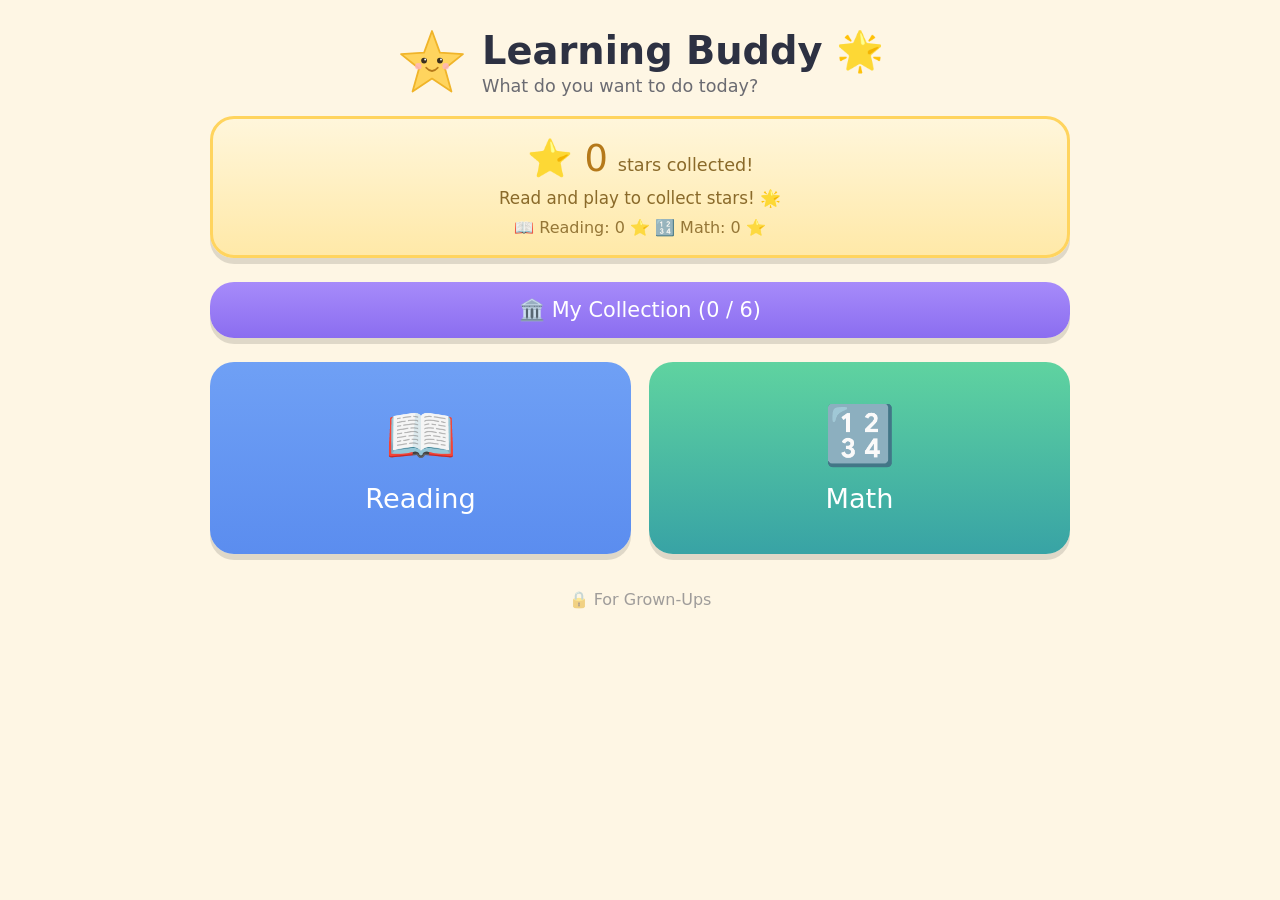
==== commit 75c70083: "Add Build Words, phoneme audio, buddy mascot, story comprehension, parent area - Build Words: spelli" ====
--- a/reading-buddy-artifact.html
+++ b/reading-buddy-artifact.html
@@ -550,9 +550,177 @@
 .done { text-align: center; }
 .done .big { font-size: 4rem; }
 
+/* ---------- Buddy mascot ---------- */
+.buddy svg { width: 100%; height: auto; display: block; }
+.home-hello {
+  display: flex;
+  align-items: center;
+  gap: 14px;
+  justify-content: center;
+  margin: 6px 0 18px;
+}
+.buddy.hello { width: 72px; flex-shrink: 0; animation: buddy-wave 2.4s ease-in-out infinite; transform-origin: 50% 90%; }
+@keyframes buddy-wave {
+  0%, 88%, 100% { transform: rotate(0deg); }
+  92% { transform: rotate(-9deg); }
+  96% { transform: rotate(9deg); }
+}
+.home-hello .home-title { text-align: left; margin: 0; }
+.home-hello .home-sub { text-align: left; margin: 2px 0 0; }
+.buddy.done-buddy { width: 96px; margin: 0 auto 4px; animation: popin .4s ease-out; }
+.buddy.ask-buddy { width: 70px; margin: 0 auto; }
+
+/* Cheer overlay now carries the buddy */
+.cheer { flex-direction: column; gap: 0; }
+.cheer-buddy { width: 130px; animation: pop .9s ease-out forwards; }
+.cheer-emoji { font-size: 3.4rem; margin-top: -10px; animation: pop .9s ease-out forwards; }
+
+/* ---------- Grown-ups button ---------- */
+.grownup-btn {
+  margin: 26px auto 0;
+  border: none;
+  background: transparent;
+  color: var(--ink);
+  opacity: .45;
+  font: inherit;
+  font-size: 1rem;
+  padding: 10px 16px;
+  cursor: pointer;
+}
+.grownup-btn:active { opacity: .8; }
+
+/* ---------- Build a Word ---------- */
+.build-card { padding: 28px 30px; }
+.build-slots {
+  display: flex;
+  gap: 10px;
+  justify-content: center;
+  flex-wrap: wrap;
+}
+.build-slot {
+  width: 60px; height: 76px;
+  border-bottom: 6px solid #cdd8f2;
+  display: grid;
+  place-items: center;
+  font-size: 3.4rem;
+  color: var(--ink);
+}
+.build-slot.filled { border-bottom-color: var(--green); }
+.tile-tray {
+  display: flex;
+  gap: 12px;
+  flex-wrap: wrap;
+  justify-content: center;
+}
+.tile {
+  border: none;
+  font: inherit;
+  font-size: 2.6rem;
+  width: 70px; height: 70px;
+  border-radius: 18px;
+  background: var(--card);
+  color: var(--ink);
+  box-shadow: var(--shadow);
+  cursor: pointer;
+}
+.tile.vowel { color: var(--pink); }
+.tile:active { transform: translateY(3px); box-shadow: 0 3px 0 rgba(0,0,0,0.12); }
+.tile.used { visibility: hidden; }
+.shake { animation: shake .4s; }
+@keyframes shake {
+  0%, 100% { transform: translateX(0); }
+  20%, 60% { transform: translateX(-7px); }
+  40%, 80% { transform: translateX(7px); }
+}
+
+/* ---------- Story comprehension question ---------- */
+.story-question { font-size: 1.9rem; line-height: 1.35; max-width: 11em; }
+.story-answers { flex-direction: column; align-items: stretch; }
+.story-answers .btn { width: 100%; }
+.btn.right { background: var(--green); }
+
+/* ---------- Parent area ---------- */
+.parent-stats {
+  display: grid;
+  grid-template-columns: repeat(3, 1fr);
+  gap: 12px;
+  margin-bottom: 22px;
+}
+.pstat {
+  background: var(--card);
+  border-radius: var(--radius);
+  box-shadow: var(--shadow);
+  padding: 16px 8px;
+  text-align: center;
+}
+.pstat b { display: block; font-size: 1.9rem; color: var(--primary-d); }
+.pstat span { font-size: .9rem; opacity: .7; }
+
+.parent-table {
+  background: var(--card);
+  border-radius: var(--radius);
+  box-shadow: var(--shadow);
+  padding: 8px 10px;
+  margin-bottom: 8px;
+}
+.ptr {
+  display: grid;
+  grid-template-columns: 2.4fr repeat(5, 1fr);
+  align-items: center;
+  gap: 4px;
+  padding: 9px 6px;
+  border-bottom: 1px solid #f0ece2;
+  font-size: 1.15rem;
+  text-align: center;
+}
+.ptr:last-child { border-bottom: none; }
+.ptr.phead { font-size: 1.1rem; opacity: .65; }
+.ptr .pname { text-align: left; font-size: 1rem; }
+
+.tricky-chips { display: flex; flex-wrap: wrap; gap: 8px; }
+.tchip {
+  background: var(--card);
+  border: 2px solid #ffd45e;
+  border-radius: 999px;
+  padding: 6px 14px;
+  font-size: 1.1rem;
+  box-shadow: var(--shadow);
+}
+
+/* ---------- Record sounds ---------- */
+.sound-list { display: grid; gap: 10px; }
+.sound-row {
+  display: flex;
+  align-items: center;
+  gap: 10px;
+  background: var(--card);
+  border-radius: var(--radius);
+  box-shadow: var(--shadow);
+  padding: 12px 16px;
+}
+.sound-row.has { border: 2px solid var(--green); }
+.sound-g { font-size: 1.8rem; font-weight: bold; width: 2em; }
+.sound-kw { flex: 1; opacity: .75; }
+.rec-btn {
+  border: none;
+  font: inherit;
+  font-size: 1.05rem;
+  padding: 10px 16px;
+  border-radius: 999px;
+  background: var(--pink);
+  color: #fff;
+  box-shadow: var(--shadow);
+  cursor: pointer;
+}
+.rec-btn.recording { background: #e23b5a; animation: pulse 1s ease-in-out infinite; }
+@keyframes pulse { 50% { opacity: .55; } }
+.hear-btn.small { font-size: 1.1rem; padding: 10px 14px; }
+
 @media (max-width: 600px) {
   .bigword { font-size: 4rem; }
   .menu-card { font-size: 1.2rem; }
+  .tile { width: 60px; height: 60px; font-size: 2.2rem; }
+  .build-slot { width: 50px; height: 64px; font-size: 2.8rem; }
 }
 
   </style>
@@ -724,7 +892,8 @@
         { text: "The dog runs at Sam. Sam jumps up on a box.", pic: "📦" },
         { text: "The dog can not get up. The dog runs off.", pic: "🐕" },
         { text: "Sam gets his fish back. He munches it up. Yum!", pic: "😋" }
-      ]
+      ],
+      q: { ask: "What did Sam want?", choices: ["A fish", "A hat", "A nap"], answer: 0 }
     },
     {
       id: "big-pig", title: "The Big Pig", cover: "🐷",
@@ -739,7 +908,8 @@
         { text: "A duck runs up. \"I can help you, Pip!\"", pic: "🦆" },
         { text: "The duck tugs Pip. They tug and tug.", pic: "🪢" },
         { text: "Pop! Pip is up at last. Pip and the duck grin.", pic: "🎉" }
-      ]
+      ],
+      q: { ask: "Who helped Pip out of the pit?", choices: ["A duck", "A dog", "A cat"], answer: 0 }
     },
     {
       id: "dog-frog", title: "The Dog and the Frog", cover: "🐸",
@@ -754,7 +924,8 @@
         { text: "A fish pops up. \"Can I swim?\" said the fish.", pic: "🐟" },
         { text: "Yes! The dog, frog, and fish swim and splash.", pic: "🐠" },
         { text: "The dog is glad. He has pals at last!", pic: "🎉" }
-      ]
+      ],
+      q: { ask: "Why was the dog sad at first?", choices: ["He had no pals", "He was wet", "He was hot"], answer: 0 }
     },
     {
       id: "fun-sun", title: "Fun in the Sun", cover: "☀️",
@@ -769,7 +940,8 @@
         { text: "A crab nips Gus! Gus jumps up fast.", pic: "🦀" },
         { text: "Gus runs from the crab. The crab digs in the sand.", pic: "🦀" },
         { text: "Gus naps in his den. What fun Gus had!", pic: "🛖" }
-      ]
+      ],
+      q: { ask: "What did Gus dig up in the sand?", choices: ["A shell", "A bone", "A fish"], answer: 0 }
     },
     {
       id: "red-hen", title: "The Red Hen", cover: "🐔",
@@ -784,7 +956,8 @@
         { text: "The hen is mad. \"Get back, fox!\" said the hen.", pic: "😠" },
         { text: "The hen pecks the fox. Peck! Peck! Peck!", pic: "🐔" },
         { text: "The fox runs off fast. The chicks are glad!", pic: "🎉" }
-      ]
+      ],
+      q: { ask: "How many eggs did the red hen have?", choices: ["Ten", "Two", "Six"], answer: 0 }
     }
   ]
 };
@@ -903,6 +1076,89 @@
     } catch (e) { /* speech not available — fail quietly */ }
   }
 
+  /* ---------------- Phoneme audio (recorded on-device) ----------------
+     TTS can't say true phonemes (/a/, /sh/), so a grown-up records each
+     sound ONCE in the Parent area. Clips live in IndexedDB on this device
+     only — nothing leaves the iPad, same as the rest of the app. When a
+     sound has no recording yet, activities fall back to "say it yourself". */
+  const PhonemeAudio = (function () {
+    const DB_NAME = "learning-buddy-audio", STORE = "phonemes";
+    let dbp = null;
+    const urlCache = {};
+    function open() {
+      if (dbp) return dbp;
+      dbp = new Promise(function (res, rej) {
+        try {
+          const r = indexedDB.open(DB_NAME, 1);
+          r.onupgradeneeded = function () { r.result.createObjectStore(STORE); };
+          r.onsuccess = function () { res(r.result); };
+          r.onerror = function () { rej(r.error); };
+        } catch (e) { rej(e); }
+      });
+      return dbp;
+    }
+    function tx(mode) { return open().then(function (db) { return db.transaction(STORE, mode).objectStore(STORE); }); }
+    function req(r) { return new Promise(function (res, rej) { r.onsuccess = function () { res(r.result); }; r.onerror = function () { rej(r.error); }; }); }
+    return {
+      supported: (function () { try { return !!window.indexedDB && !!window.MediaRecorder; } catch (e) { return false; } })(),
+      get: function (g) { return tx("readonly").then(function (s) { return req(s.get(g)); }); },
+      put: function (g, blob) { return tx("readwrite").then(function (s) { delete urlCache[g]; return req(s.put(blob, g)); }); },
+      del: function (g) { return tx("readwrite").then(function (s) { delete urlCache[g]; return req(s.delete(g)); }); },
+      keys: function () { return tx("readonly").then(function (s) { return req(s.getAllKeys()); }).catch(function () { return []; }); },
+      play: function (g) {
+        return this.get(g).then(function (blob) {
+          if (!blob) return false;
+          const url = urlCache[g] || (urlCache[g] = URL.createObjectURL(blob));
+          const a = new Audio(url); a.play().catch(function () {}); return true;
+        }).catch(function () { return false; });
+      }
+    };
+  })();
+
+  // A fast, synchronous "is this sound recorded?" for showing/hiding buttons.
+  // Kept in sync with IndexedDB; preloaded once at startup.
+  let recordedSounds = new Set();
+  function refreshRecordedSounds() {
+    return PhonemeAudio.keys().then(function (ks) { recordedSounds = new Set(ks); return recordedSounds; });
+  }
+  function hasPhoneme(g) { return recordedSounds.has(g); }
+  // Play a recorded phoneme if we have one; otherwise speak the keyword cue.
+  function playPhoneme(g, keyword) {
+    if (hasPhoneme(g)) PhonemeAudio.play(g);
+    else if (keyword) speak(keyword);
+  }
+
+  /* ---------------- Sound effects (synthesized, no files) ----------------
+     A short happy arpeggio on success, a gentle two-note "try again". Built
+     with the Web Audio API so there are no audio files to ship or cache. */
+  let _audioCtx = null;
+  function tone(freq, start, dur, gainVal) {
+    const ctx = _audioCtx, t0 = ctx.currentTime + start;
+    const osc = ctx.createOscillator(), g = ctx.createGain();
+    osc.type = "sine"; osc.frequency.value = freq;
+    g.gain.setValueAtTime(0, t0);
+    g.gain.linearRampToValueAtTime(gainVal, t0 + 0.02);
+    g.gain.exponentialRampToValueAtTime(0.0001, t0 + dur);
+    osc.connect(g).connect(ctx.destination);
+    osc.start(t0); osc.stop(t0 + dur + 0.02);
+  }
+  function chime(ok) {
+    try {
+      _audioCtx = _audioCtx || new (window.AudioContext || window.webkitAudioContext)();
+      if (_audioCtx.state === "suspended") _audioCtx.resume();
+      const notes = ok ? [523.25, 659.25, 783.99] : [392.0, 311.13];  // C-E-G up, or a soft fall
+      notes.forEach(function (f, k) { tone(f, k * 0.09, 0.22, 0.16); });
+    } catch (e) { /* no audio — fine */ }
+  }
+  // A single soft "tick" — used when a letter tile drops correctly into place.
+  function pip() {
+    try {
+      _audioCtx = _audioCtx || new (window.AudioContext || window.webkitAudioContext)();
+      if (_audioCtx.state === "suspended") _audioCtx.resume();
+      tone(660, 0, 0.12, 0.12);
+    } catch (e) {}
+  }
+
   /* ---------------- Progress (on-device only) ---------------- */
   const STORE_KEY = "reading-buddy-progress";
   function loadProgress() {
@@ -1066,10 +1322,43 @@
     return d;
   }
 
-  function cheer(emoji) {
-    const c = el("div", { class: "cheer" }, [emoji || "🎉"]);
-    document.body.appendChild(c);
-    setTimeout(() => c.remove(), 800);
+  /* ---------------- Buddy mascot ----------------
+     A friendly star character that gives the app a face. It reacts on every
+     cheer (happy bounce) and greets her on the home screens. SVG only — no
+     image files to ship. */
+  function buddySvg(mood) {
+    // mood: "happy" (default), "wave", "think"
+    const eyes = mood === "think"
+      ? '<circle cx="78" cy="98" r="7" fill="#3a2f1f"/><circle cx="122" cy="98" r="7" fill="#3a2f1f"/>'
+      : '<circle cx="78" cy="96" r="8" fill="#3a2f1f"/><circle cx="122" cy="96" r="8" fill="#3a2f1f"/>' +
+        '<circle cx="81" cy="93" r="2.6" fill="#fff"/><circle cx="125" cy="93" r="2.6" fill="#fff"/>';
+    const mouth = mood === "think"
+      ? '<path d="M88 120 q 12 6 24 0" stroke="#b5791a" stroke-width="4" fill="none" stroke-linecap="round"/>'
+      : '<path d="M84 116 q 16 18 32 0" stroke="#b5791a" stroke-width="5" fill="none" stroke-linecap="round"/>';
+    return '<svg viewBox="0 0 200 200" xmlns="http://www.w3.org/2000/svg">' +
+      '<path d="M100 14 L122 74 L186 78 L136 118 L154 182 L100 146 L46 182 L64 118 L14 78 L78 74 Z" ' +
+      'fill="#ffd45e" stroke="#f0b429" stroke-width="5" stroke-linejoin="round"/>' +
+      '<circle cx="62" cy="112" r="9" fill="#ffb3c1" opacity="0.8"/>' +
+      '<circle cx="138" cy="112" r="9" fill="#ffb3c1" opacity="0.8"/>' +
+      eyes + mouth +
+      '</svg>';
+  }
+  // A buddy element to drop onto a screen. `size` is a CSS class suffix.
+  function buddyNode(mood, cls) {
+    const b = el("div", { class: "buddy " + (cls || "") });
+    b.innerHTML = buddySvg(mood);
+    return b;
+  }
+
+  function cheer(emoji, quiet) {
+    if (!quiet) chime(true);
+    const wrap = el("div", { class: "cheer" });
+    const b = el("div", { class: "cheer-buddy" });
+    b.innerHTML = buddySvg("happy");
+    wrap.appendChild(b);
+    wrap.appendChild(el("div", { class: "cheer-emoji" }, [emoji || "🎉"]));
+    document.body.appendChild(wrap);
+    setTimeout(() => wrap.remove(), 900);
   }
   function topbar(title, onBack) {
     return el("div", { class: "topbar" }, [
@@ -1353,6 +1642,160 @@
     app.appendChild(statueShelf("🔢 Math Statues", MATH_STATUES, getSubjectStars("math")));
   }
 
+  /* ---------------- PARENT AREA ----------------
+     A little dashboard for a grown-up: see what she's mastered, what's still
+     tricky, and record the phoneme sounds. Gated behind a simple multiplication
+     question so a 5-year-old doesn't wander in. */
+  function openParentGate() {
+    const a = randInt(3, 9), b = randInt(3, 9), correct = a * b;
+    const overlay = el("div", { class: "celebrate-overlay" });
+    // Four distinct, plausible answers near the product.
+    const opts = new Set([correct]);
+    [a, -a, b, -b, 1, -1, a + b, -(a + b)].forEach(function (d) {
+      const v = correct + d;
+      if (opts.size < 4 && v > 0 && v !== correct) opts.add(v);
+    });
+    const choices = shuffle([...opts]);
+    const row = el("div", { class: "btn-row", style: "margin-top:14px" });
+    choices.forEach(v => {
+      row.appendChild(el("button", { class: "btn blue", onclick: function () {
+        if (v === correct) { overlay.remove(); renderParent(); }
+        else { this.classList.add("shake"); setTimeout(() => this.classList.remove("shake"), 400); }
+      } }, [String(v)]));
+    });
+    overlay.appendChild(el("div", { class: "celebrate-card" }, [
+      el("div", { class: "celebrate-title" }, ["For Grown-Ups 🔒"]),
+      el("p", { class: "prompt" }, ["What is " + a + " × " + b + "?"]),
+      row,
+      el("button", { class: "btn ghost", style: "margin-top:14px", onclick: () => overlay.remove() }, ["Cancel"])
+    ]));
+    document.body.appendChild(overlay);
+  }
+
+  function renderParent() {
+    clear();
+    app.appendChild(topbar("For Grown-Ups 👩‍👧", renderMainMenu));
+
+    // --- Summary stats ---
+    app.appendChild(el("div", { class: "parent-stats" }, [
+      el("div", { class: "pstat" }, [el("b", null, [String(getStarCount())]), el("span", null, ["stars"])]),
+      el("div", { class: "pstat" }, [el("b", null, [getLevelsMastered() + "/" + DATA.levels.length]), el("span", null, ["levels mastered"])]),
+      el("div", { class: "pstat" }, [el("b", null, [unlockedStatueCount() + "/" + totalStatueCount()]), el("span", null, ["statues"])])
+    ]));
+
+    // --- Per-level reading progress (which activities she has finished) ---
+    const done = loadProgress().lessonsDone || {};
+    const stars = loadProgress().stars || {};
+    const table = el("div", { class: "parent-table" });
+    table.appendChild(el("div", { class: "ptr phead" }, [
+      el("span", null, ["Level"]), el("span", null, ["🧩"]), el("span", null, ["🔡"]),
+      el("span", null, ["📕"]), el("span", null, ["📖"]), el("span", null, ["⭐"])
+    ]));
+    function dot(on) { return el("span", null, [on ? "✅" : "·"]); }
+    DATA.levels.forEach(lvl => {
+      table.appendChild(el("div", { class: "ptr" }, [
+        el("span", { class: "pname" }, [lvl.id + ". " + lvl.name]),
+        dot(done["blend-" + lvl.id]),
+        dot(done["build-" + lvl.id]),
+        dot(done["read-" + lvl.id]),
+        dot(done["sentences-" + lvl.id]),
+        el("span", null, [stars[lvl.id] ? "⭐" : "☆"])
+      ]));
+    });
+    app.appendChild(el("h2", { class: "collection-heading" }, ["Reading progress"]));
+    app.appendChild(table);
+
+    // --- Tricky words she's flagged ---
+    const tricky = getTrickyWords();
+    app.appendChild(el("h2", { class: "collection-heading" }, ["Tricky words (" + tricky.length + ")"]));
+    if (tricky.length) {
+      const chips = el("div", { class: "tricky-chips" });
+      tricky.forEach(w => chips.appendChild(el("span", { class: "tchip" }, [w])));
+      app.appendChild(chips);
+    } else {
+      app.appendChild(el("p", { class: "prompt" }, ["Nothing flagged as tricky right now. 🎉"]));
+    }
+
+    // --- Tools ---
+    app.appendChild(el("button", { class: "collection-btn", style: "margin-top:20px", onclick: renderRecordSounds }, [
+      "🎙️ Record the Sounds"
+    ]));
+    app.appendChild(el("button", { class: "btn ghost", style: "width:100%;margin-top:12px", onclick: function () {
+      if (window.confirm("Reset ALL progress — stars, statues, tricky words? This can't be undone.")) {
+        try { localStorage.removeItem(STORE_KEY); } catch (e) {}
+        renderMainMenu();
+      }
+    } }, ["♻️ Reset progress"]));
+  }
+
+  /* ---------------- PARENT: record phoneme sounds ----------------
+     Records each letter-sound once with the device mic and stores it in
+     IndexedDB (on-device only). These power the Sounds & Blend activities. */
+  function renderRecordSounds() {
+    clear();
+    app.appendChild(topbar("Record the Sounds 🎙️", renderParent));
+
+    if (!PhonemeAudio.supported) {
+      app.appendChild(el("p", { class: "prompt" }, [
+        "Recording isn't available in this browser. Open the installed app (Safari on the iPad) to record sounds."
+      ]));
+      return;
+    }
+
+    app.appendChild(el("p", { class: "prompt", style: "margin-bottom:6px" }, [
+      "Tap ● and say the SOUND, not the letter name — \"/a/\" (as in apple), not \"ay\". " +
+      "Each clip is ~1.5s and saved on this device only."
+    ]));
+
+    const list = el("div", { class: "sound-list" });
+    let recording = false;
+
+    DATA.letterSounds.forEach(card => {
+      const have = hasPhoneme(card.g);
+      const row = el("div", { class: "sound-row" + (have ? " has" : "") });
+      row.appendChild(el("span", { class: "sound-g" }, [card.g]));
+      row.appendChild(el("span", { class: "sound-kw" }, [card.emoji + " " + card.keyword]));
+
+      const recBtn = el("button", { class: "rec-btn", onclick: function () {
+        if (recording) return;
+        recordPhoneme(card.g, this);
+      } }, [have ? "● Re-record" : "● Record"]);
+      row.appendChild(recBtn);
+
+      if (have) {
+        row.appendChild(el("button", { class: "hear-btn small", onclick: () => PhonemeAudio.play(card.g) }, ["▶︎"]));
+        row.appendChild(el("button", { class: "hear-btn small", onclick: function () {
+          PhonemeAudio.del(card.g).then(() => refreshRecordedSounds()).then(renderRecordSounds);
+        } }, ["🗑️"]));
+      }
+      list.appendChild(row);
+    });
+    app.appendChild(list);
+
+    function recordPhoneme(g, btn) {
+      navigator.mediaDevices.getUserMedia({ audio: true }).then(function (stream) {
+        recording = true;
+        btn.textContent = "● Recording…";
+        btn.classList.add("recording");
+        const rec = new MediaRecorder(stream);
+        const chunks = [];
+        rec.ondataavailable = function (e) { if (e.data && e.data.size) chunks.push(e.data); };
+        rec.onstop = function () {
+          stream.getTracks().forEach(t => t.stop());
+          const blob = new Blob(chunks, { type: rec.mimeType || "audio/webm" });
+          PhonemeAudio.put(g, blob)
+            .then(() => refreshRecordedSounds())
+            .then(() => { recording = false; renderRecordSounds(); });
+        };
+        rec.start();
+        setTimeout(() => { if (rec.state !== "inactive") rec.stop(); }, 1500);
+      }).catch(function () {
+        recording = false;
+        window.alert("Couldn't use the microphone. Check the mic permission for this site.");
+      });
+    }
+  }
+
   /* ---------------- Star jar (home accomplishments) ---------------- */
   function starsBanner() {
     const n = getStarCount();
@@ -1397,8 +1840,13 @@
   // celebrate everything she's done across BOTH reading and math.
   function renderMainMenu() {
     clear();
-    app.appendChild(el("h1", { class: "home-title" }, ["Learning Buddy 🌟"]));
-    app.appendChild(el("p", { class: "home-sub" }, ["What do you want to do today?"]));
+    app.appendChild(el("div", { class: "home-hello" }, [
+      buddyNode("wave", "hello"),
+      el("div", null, [
+        el("h1", { class: "home-title" }, ["Learning Buddy 🌟"]),
+        el("p", { class: "home-sub" }, ["What do you want to do today?"])
+      ])
+    ]));
     app.appendChild(starsBanner());
     app.appendChild(el("button", { class: "collection-btn", onclick: renderCollection }, [
       "🏛️ My Collection  (" + unlockedStatueCount() + " / " + totalStatueCount() + ")"
@@ -1415,6 +1863,10 @@
       ])
     ]);
     app.appendChild(choices);
+
+    app.appendChild(el("button", { class: "grownup-btn", onclick: openParentGate }, [
+      "🔒 For Grown-Ups"
+    ]));
   }
 
   /* ---------------- READING HOME ---------------- */
@@ -1433,6 +1885,7 @@
       { emoji: "📚", label: "Stories",     go: renderStories },
       { emoji: "🔤", label: "Sounds",      go: renderSounds },
       { emoji: "🧩", label: "Blend Words", go: () => renderLevelPicker("blend") },
+      { emoji: "🔡", label: "Build Words", go: () => renderLevelPicker("build") },
       { emoji: "📕", label: "Read Words",  go: () => renderLevelPicker("read") },
       { emoji: "📖", label: "Sentences",   go: () => renderLevelPicker("sentences") },
       { emoji: "🕵️", label: "Real or Not?", go: renderRealOrNot },
@@ -1503,6 +1956,7 @@
           } else {
             this.classList.add("wrong");
             firstTry = false;
+            chime(false);
           }
         } }, [String(c)]);
         row.appendChild(btn);
@@ -1664,6 +2118,7 @@
         class: "level-card",
         onclick: () => {
           if (mode === "blend") renderBlend(lvl);
+          else if (mode === "build") renderBuild(lvl);
           else if (mode === "sentences") renderSentences(lvl);
           else renderRead(lvl);
         }
@@ -1679,16 +2134,21 @@
     app.appendChild(list);
   }
 
-  /* helper: render a word as tappable letters (groups digraphs visually) */
-  function wordLetters(word, onTap) {
-    const box = el("div", { class: "bigword" });
-    // split into grapheme chunks: keep sh/ch/th together
+  /* split a word into grapheme chunks, keeping digraphs (sh/ch/th) together */
+  function graphemes(word) {
     const chunks = [];
     for (let i = 0; i < word.length; i++) {
       const two = word.slice(i, i + 2);
       if (two === "sh" || two === "ch" || two === "th") { chunks.push(two); i++; }
       else chunks.push(word[i]);
     }
+    return chunks;
+  }
+
+  /* helper: render a word as tappable letters (groups digraphs visually) */
+  function wordLetters(word, onTap) {
+    const box = el("div", { class: "bigword" });
+    const chunks = graphemes(word);
     chunks.forEach(ch => {
       const isVowel = ch.length === 1 && VOWELS.has(ch);
       const span = el("span", {
@@ -1728,11 +2188,13 @@
       ]);
       stage.appendChild(reveal);
 
+      // If a grown-up recorded this sound, "Hear the sound" plays the real
+      // phoneme; otherwise it falls back to the keyword cue + picture.
       stage.appendChild(el("div", { class: "btn-row" }, [
         el("button", { class: "hear-btn", onclick: () => {
           reveal.style.visibility = "visible";
-          speak(card.keyword);            // keyword cue (TTS can't do lone phonemes well)
-        } }, ["👂 Check"]),
+          playPhoneme(card.g, card.keyword);
+        } }, [hasPhoneme(card.g) ? "🔊 Hear the sound" : "👂 Check"]),
         el("button", { class: "btn green", onclick: next }, ["Next →"])
       ]));
 
@@ -1759,7 +2221,8 @@
       const stage = el("div", { class: "stage" });
 
       stage.appendChild(el("div", { class: "prompt" }, ["Tap each letter and say its sound… then blend it together!"]));
-      stage.appendChild(el("div", { class: "bigcard" }, [ wordLetters(word) ]));
+      // Tapping a letter plays its recorded sound (if a grown-up recorded it).
+      stage.appendChild(el("div", { class: "bigcard" }, [ wordLetters(word, (ch) => playPhoneme(ch)) ]));
 
       stage.appendChild(el("div", { class: "btn-row" }, [
         el("button", { class: "hear-btn", onclick: () => speak(word, 0.6) }, ["👂 Hear it slow"]),
@@ -1781,6 +2244,87 @@
       i++;
       if (i >= words.length) { completeLesson("blend-" + lvl.id); markLevelStar(lvl.id); renderDone("Blend Words", "🧩", () => renderBlend(lvl)); }
       else show();
+    }
+    show();
+  }
+
+  /* ---------------- ACTIVITY: BUILD A WORD (spelling / encoding) ----------------
+     Decoding's twin: she HEARS a word and SPELLS it by tapping letter tiles in
+     order. Encoding is half of the OG method, and it's a check she can't fake by
+     just nodding along. Tiles are the word's own graphemes, shuffled. */
+  function renderBuild(lvl) {
+    const words = shuffle(lvl.words);
+    let i = 0, got = 0;
+
+    function show() {
+      clear();
+      app.appendChild(topbar("Build: " + lvl.name + " 🔡", () => renderLevelPicker("build")));
+      const word = words[i];
+      const target = graphemes(word);
+      let pos = 0;                 // next slot to fill
+
+      const stage = el("div", { class: "stage" });
+      stage.appendChild(el("div", { class: "prompt" }, ["Listen, then build the word!"]));
+
+      // Hear-it buttons (TTS does whole words reliably).
+      stage.appendChild(el("div", { class: "btn-row" }, [
+        el("button", { class: "hear-btn", onclick: () => speak(word, 0.6) }, ["👂 Hear it slow"]),
+        el("button", { class: "hear-btn", onclick: () => speak(word, 0.95) }, ["🔊 Hear it"])
+      ]));
+
+      // Empty slots she fills left-to-right.
+      const slotRow = el("div", { class: "build-slots" });
+      const slotEls = target.map(() => {
+        const s = el("div", { class: "build-slot" }, [""]);
+        slotRow.appendChild(s);
+        return s;
+      });
+      stage.appendChild(el("div", { class: "bigcard build-card" }, [slotRow]));
+
+      // Tile tray — the word's graphemes, shuffled.
+      const order = shuffle(target.map((g, k) => ({ g: g, k: k })));
+      const tray = el("div", { class: "tile-tray" });
+      order.forEach(item => {
+        const isVowel = item.g.length === 1 && VOWELS.has(item.g);
+        const tile = el("button", {
+          class: "tile" + (isVowel ? " vowel" : ""),
+          onclick: function () {
+            if (this.disabled) return;
+            if (item.g === target[pos]) {            // correct next letter
+              this.classList.add("used");
+              this.disabled = true;
+              slotEls[pos].textContent = item.g;
+              slotEls[pos].classList.add("filled");
+              pos++;
+              pip();
+              if (pos === target.length) finish();
+            } else {                                  // not the next sound
+              this.classList.add("shake");
+              chime(false);
+              setTimeout(() => this.classList.remove("shake"), 400);
+            }
+          }
+        }, [item.g]);
+        tray.appendChild(tile);
+      });
+      stage.appendChild(tray);
+      stage.appendChild(el("div", { class: "progress" }, [(i + 1) + " / " + words.length]));
+      app.appendChild(stage);
+    }
+
+    function finish() {
+      const word = words[i];
+      got++;
+      removeTricky(word);
+      speak(word, 0.9);
+      cheer("⭐");
+      setTimeout(() => {
+        i++;
+        if (i >= words.length) {
+          completeLesson("build-" + lvl.id);
+          renderDone("Build Words", "🔡", () => renderBuild(lvl), "You built " + got + " of " + words.length + "!");
+        } else show();
+      }, 850);
     }
     show();
   }
@@ -1888,7 +2432,7 @@
     function answer(saidReal) {
       const card = deck[i];
       if (saidReal === card.real) { got++; cheer("⭐"); }
-      else { cheer("🤔"); speak(card.real ? (card.word + " is a real word") : (card.word + " is not a real word")); }
+      else { chime(false); cheer("🤔", true); speak(card.real ? (card.word + " is a real word") : (card.word + " is not a real word")); }
       i++;
       if (i >= deck.length) {
         completeLesson("real");
@@ -2024,10 +2568,48 @@
           el("button", { class: "btn ghost", onclick: () => { p--; show(); } }, ["← Back"]),
           (p < pages.length)
             ? el("button", { class: "btn green", onclick: () => { p++; show(); } }, ["Next →"])
-            : el("button", { class: "btn green", onclick: finish }, ["The End! 🎉"])
+            : el("button", { class: "btn green", onclick: afterPages }, ["The End! 🎉"])
         ]));
         stage.appendChild(el("div", { class: "progress" }, [p + " / " + pages.length]));
       }
+      app.appendChild(stage);
+    }
+    // After the last page: a quick comprehension check (if the story has one),
+    // which connects decoding to meaning. Low-pressure — she retries till right.
+    function afterPages() {
+      if (story.q) askQuestion();
+      else finish();
+    }
+    function askQuestion() {
+      clear();
+      app.appendChild(topbar(story.title + " 📖", renderStories));
+      const stage = el("div", { class: "stage" });
+      stage.appendChild(buddyNode("think", "ask-buddy"));
+      stage.appendChild(el("div", { class: "prompt" }, ["Story question!"]));
+      stage.appendChild(el("div", { class: "bigcard" }, [
+        el("div", { class: "story-question" }, [story.q.ask])
+      ]));
+      stage.appendChild(el("button", { class: "hear-btn", onclick: () => speak(story.q.ask) }, ["👂 Hear it"]));
+
+      const row = el("div", { class: "btn-row story-answers" });
+      let answered = false;
+      story.q.choices.forEach((choice, idx) => {
+        const btn = el("button", { class: "btn blue", onclick: function () {
+          if (answered) return;
+          if (idx === story.q.answer) {
+            answered = true;
+            this.classList.add("right");
+            cheer("⭐");
+            setTimeout(finish, 850);
+          } else {
+            this.classList.add("shake");
+            chime(false);
+            setTimeout(() => this.classList.remove("shake"), 400);
+          }
+        } }, [choice]);
+        row.appendChild(btn);
+      });
+      stage.appendChild(row);
       app.appendChild(stage);
     }
     function finish() {
@@ -2044,6 +2626,7 @@
     app.appendChild(topbar(title, renderMainMenu));
     const stage = el("div", { class: "stage" });
     stage.appendChild(el("div", { class: "done" }, [
+      buddyNode("happy", "done-buddy"),
       el("div", { class: "big" }, [emoji + " 🌟"]),
       el("h2", null, ["Great job!"]),
       subtitle ? el("p", { class: "prompt" }, [subtitle]) : el("span")
@@ -2057,6 +2640,7 @@
 
   /* ---------------- start ---------------- */
   migrateProgress();
+  if (PhonemeAudio.supported) refreshRecordedSounds();   // preload which sounds are recorded
   renderMainMenu();
 })();
 
